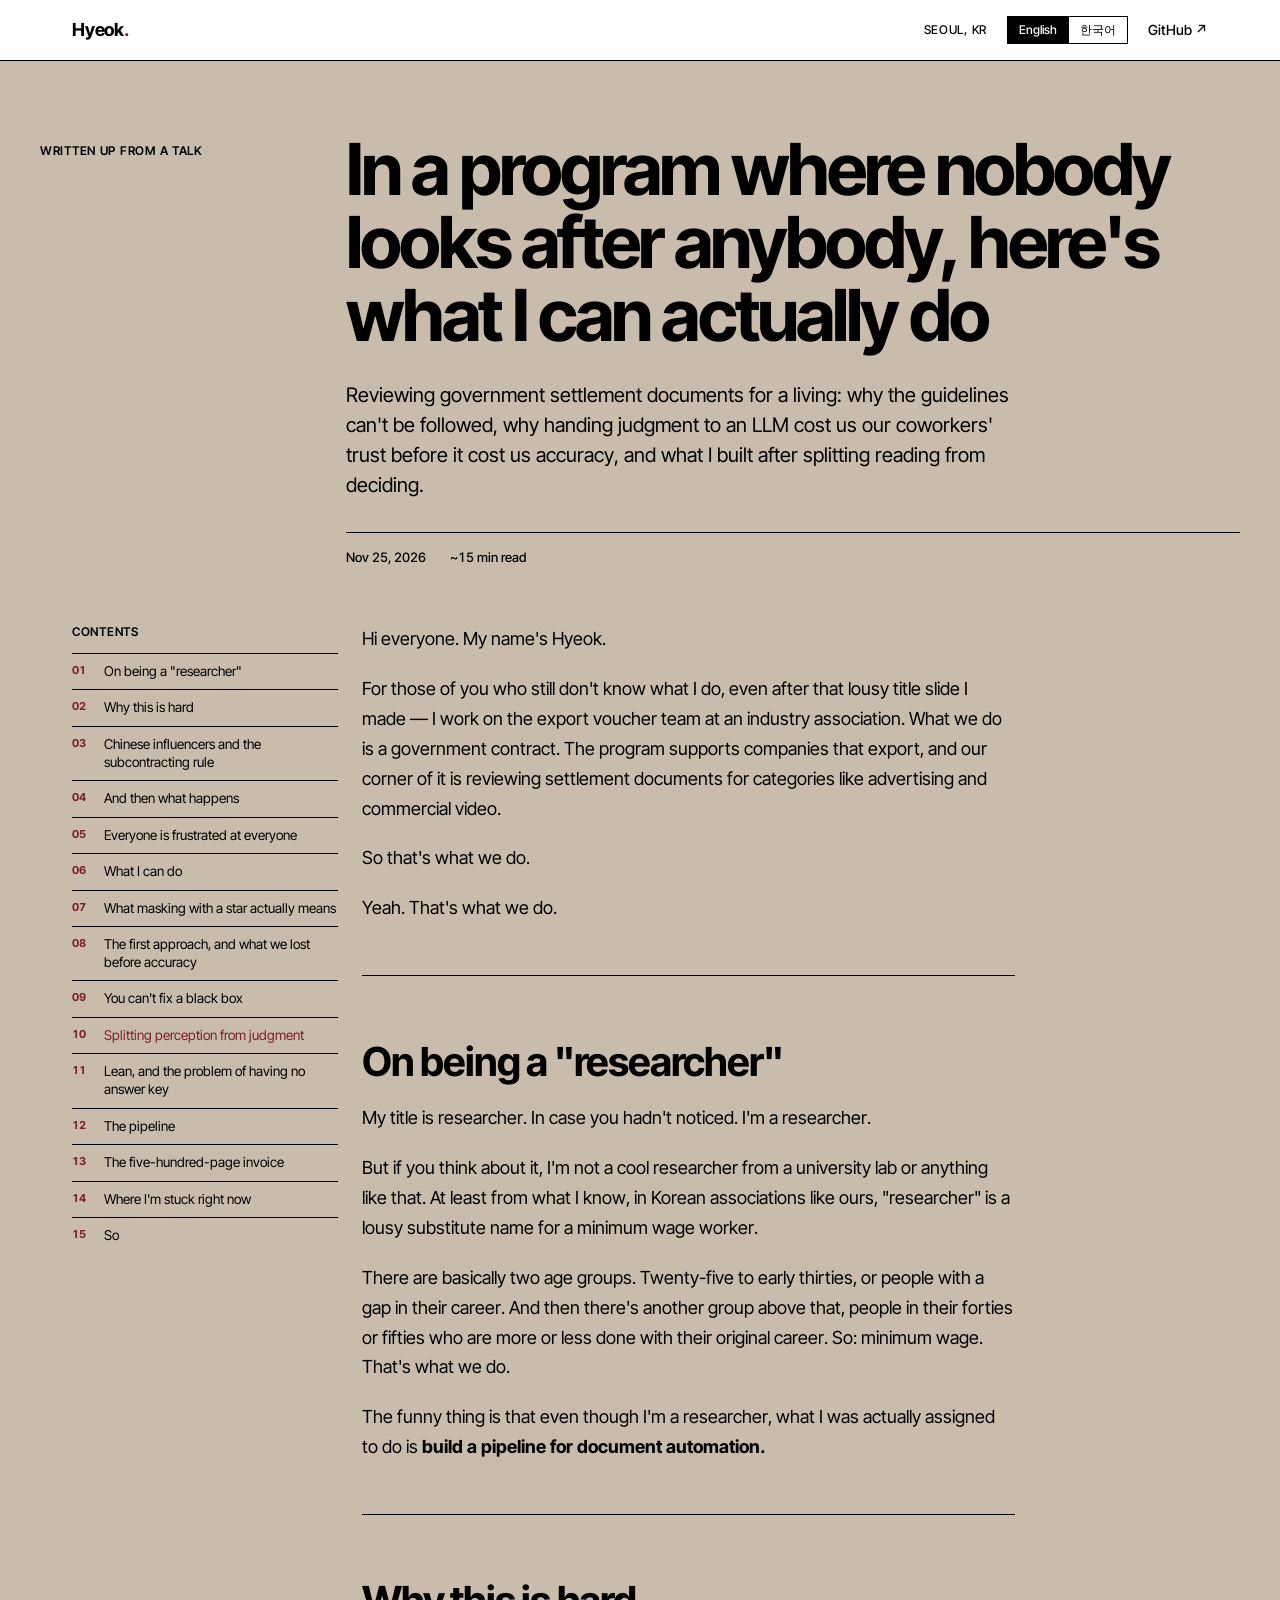
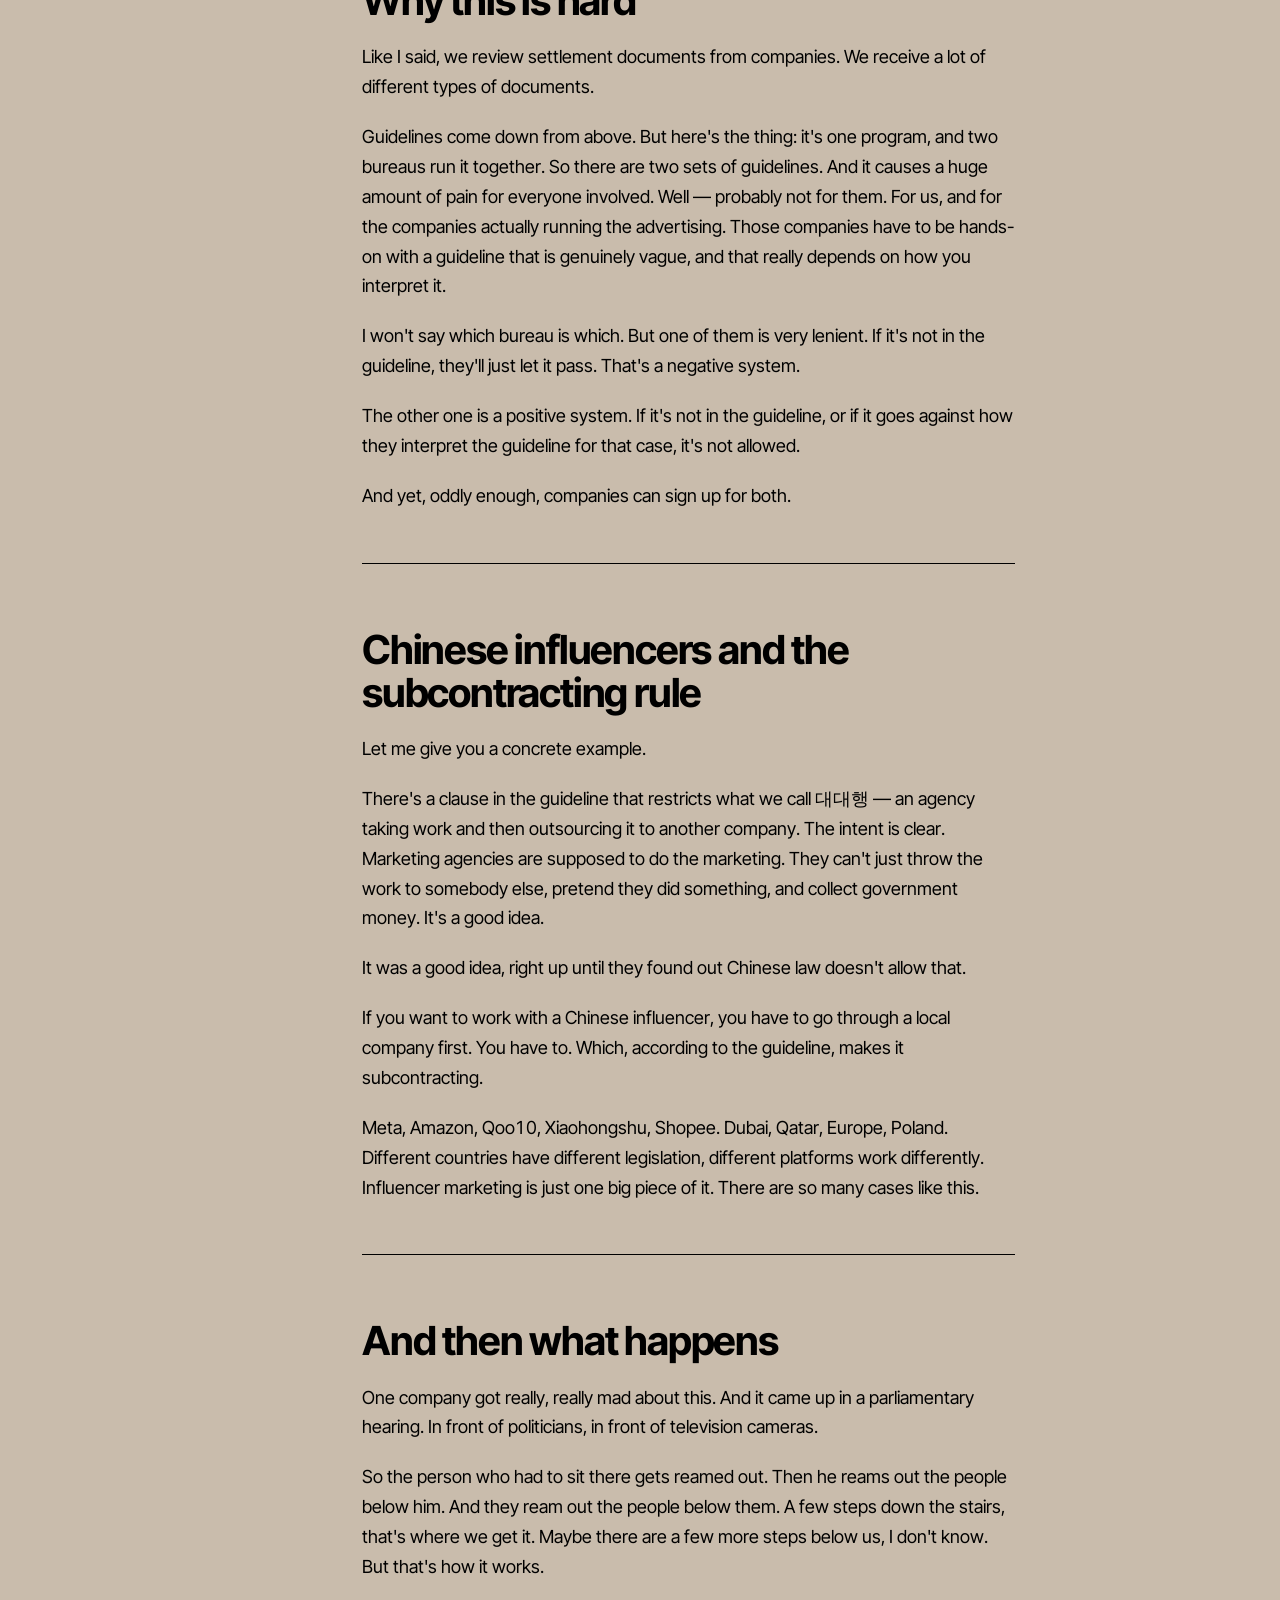
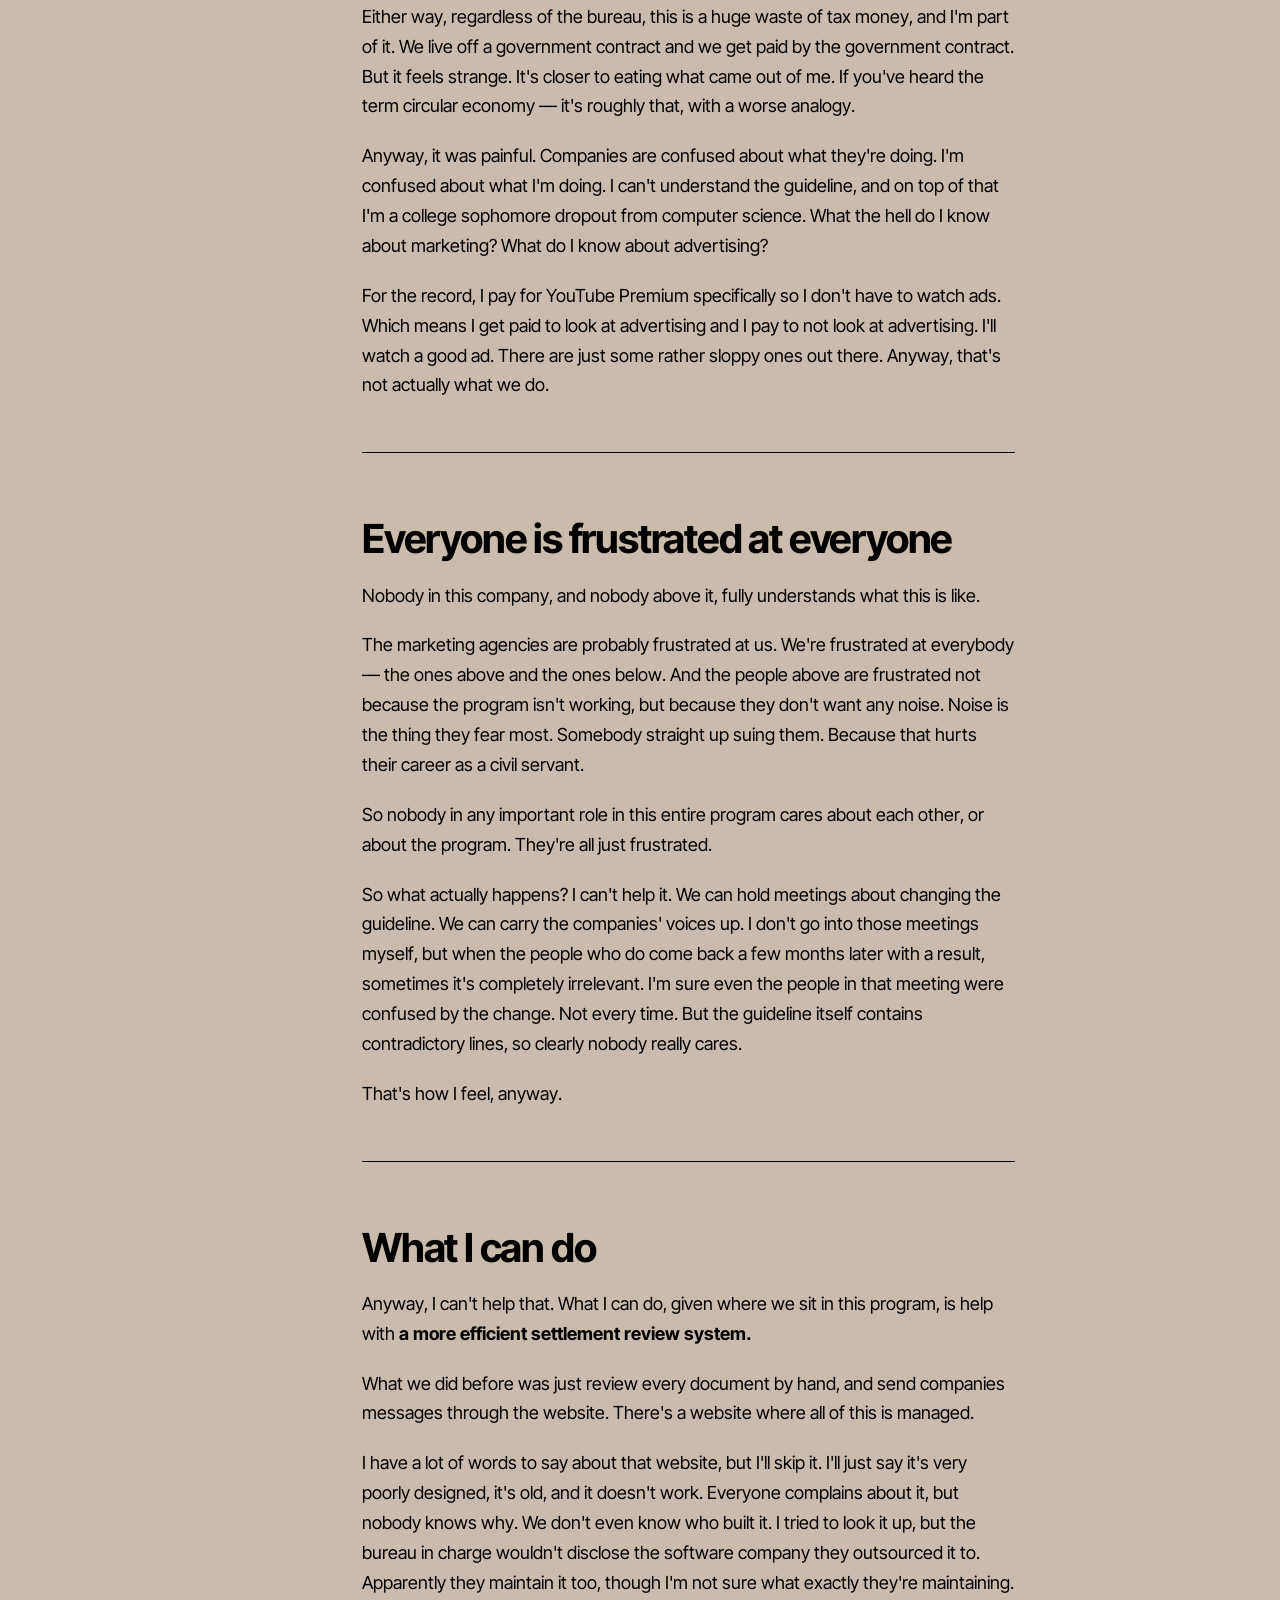
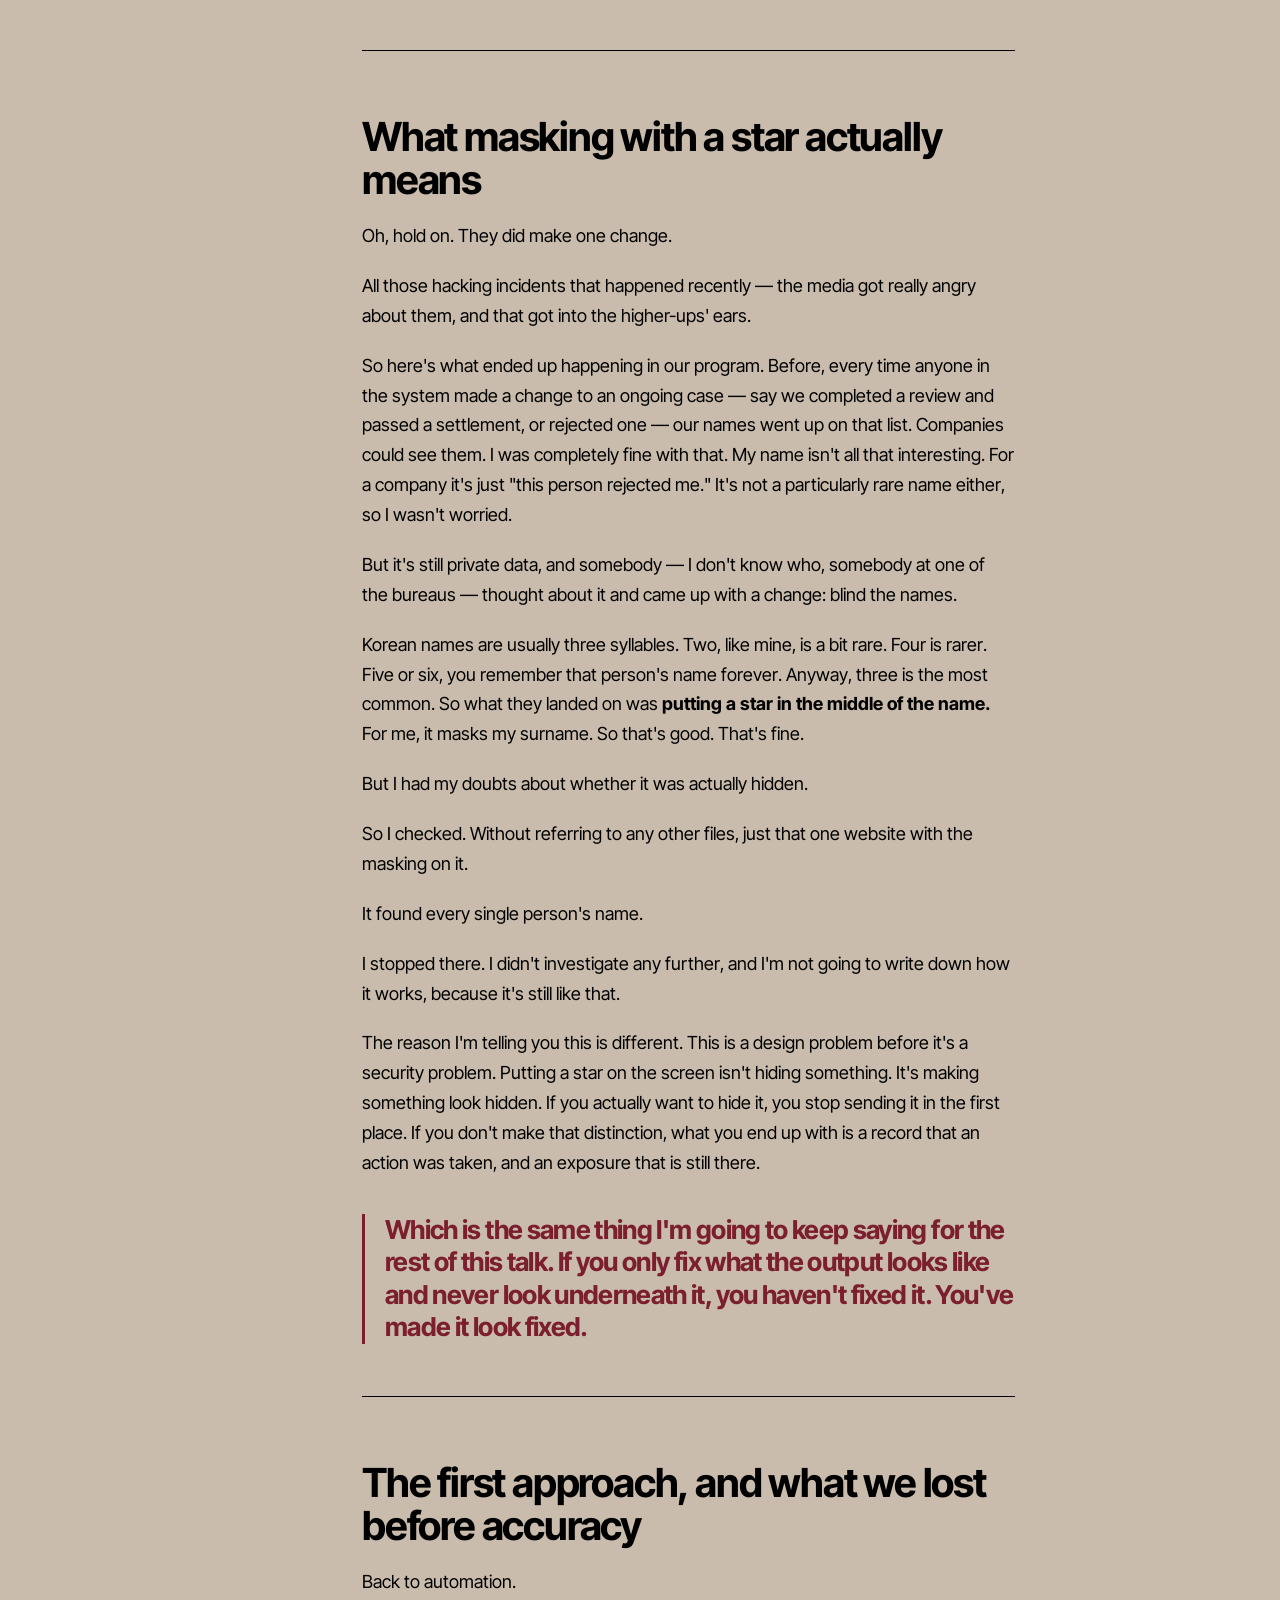
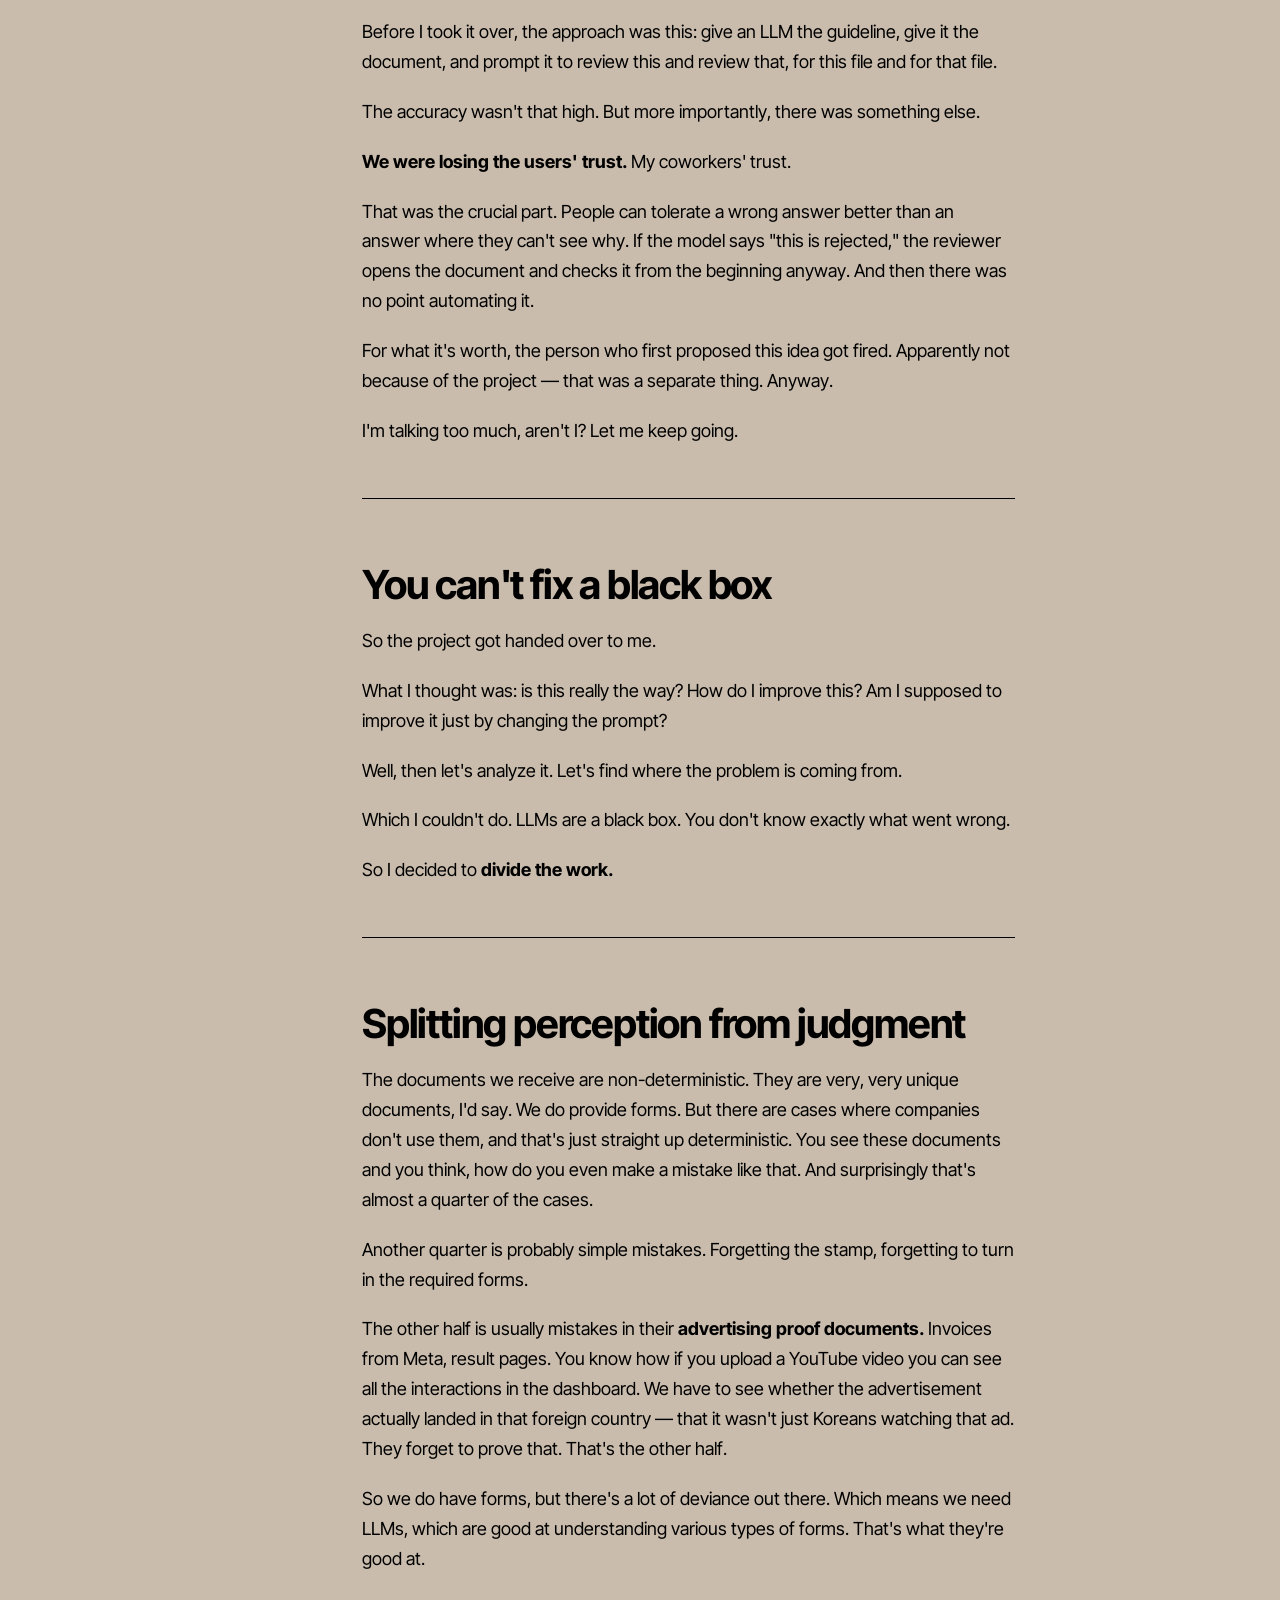
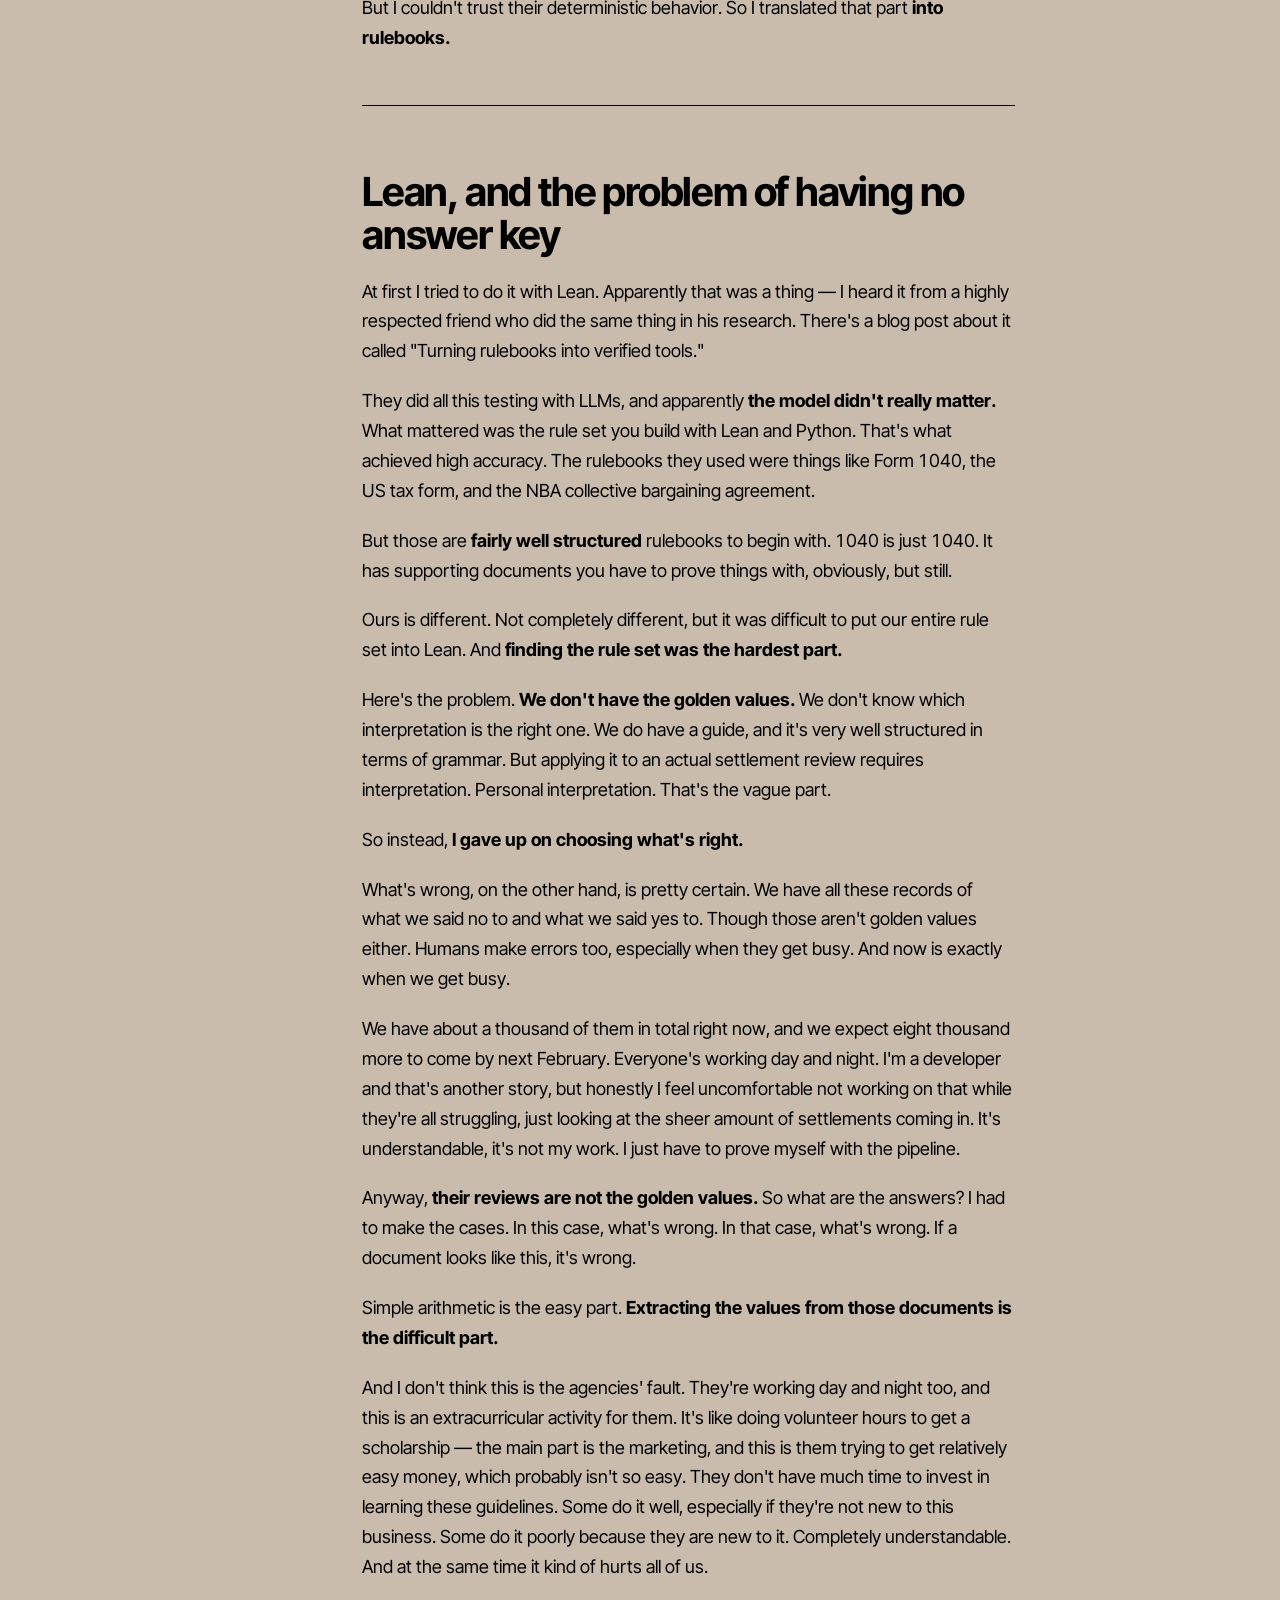
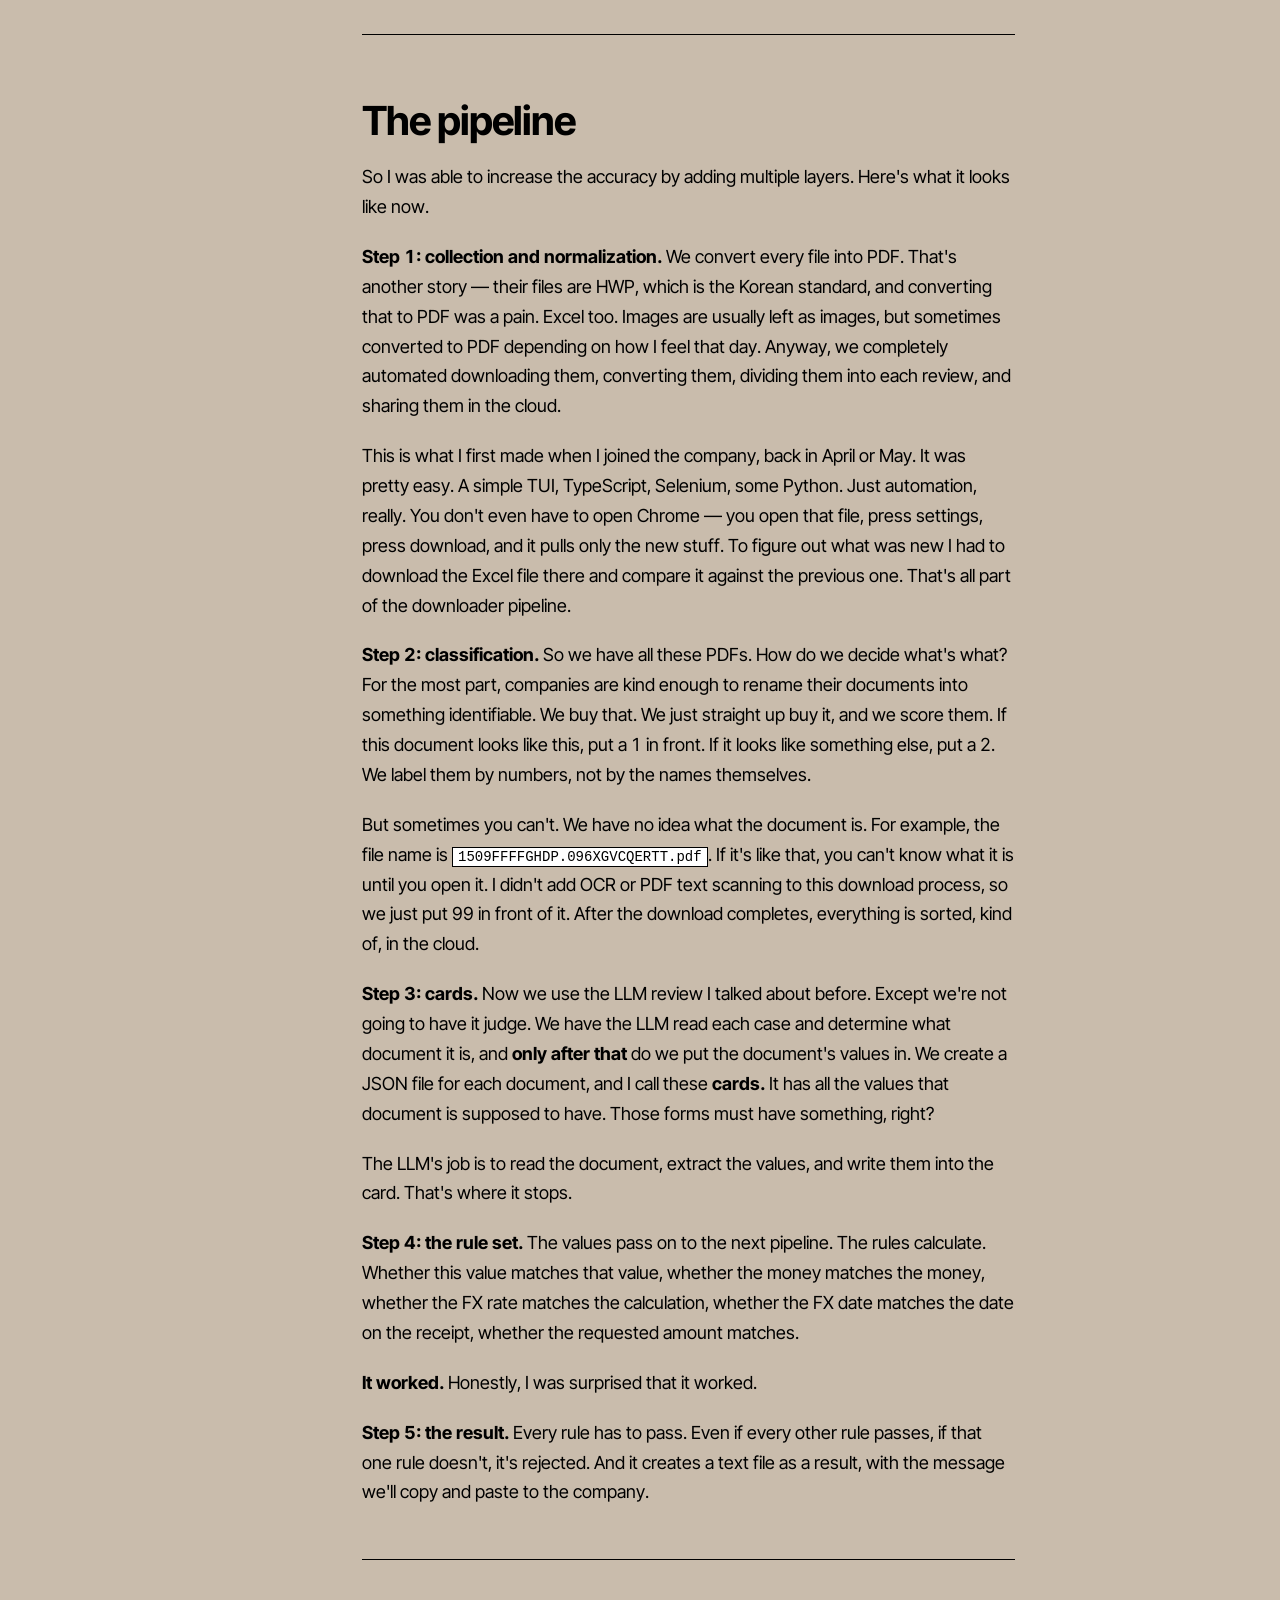
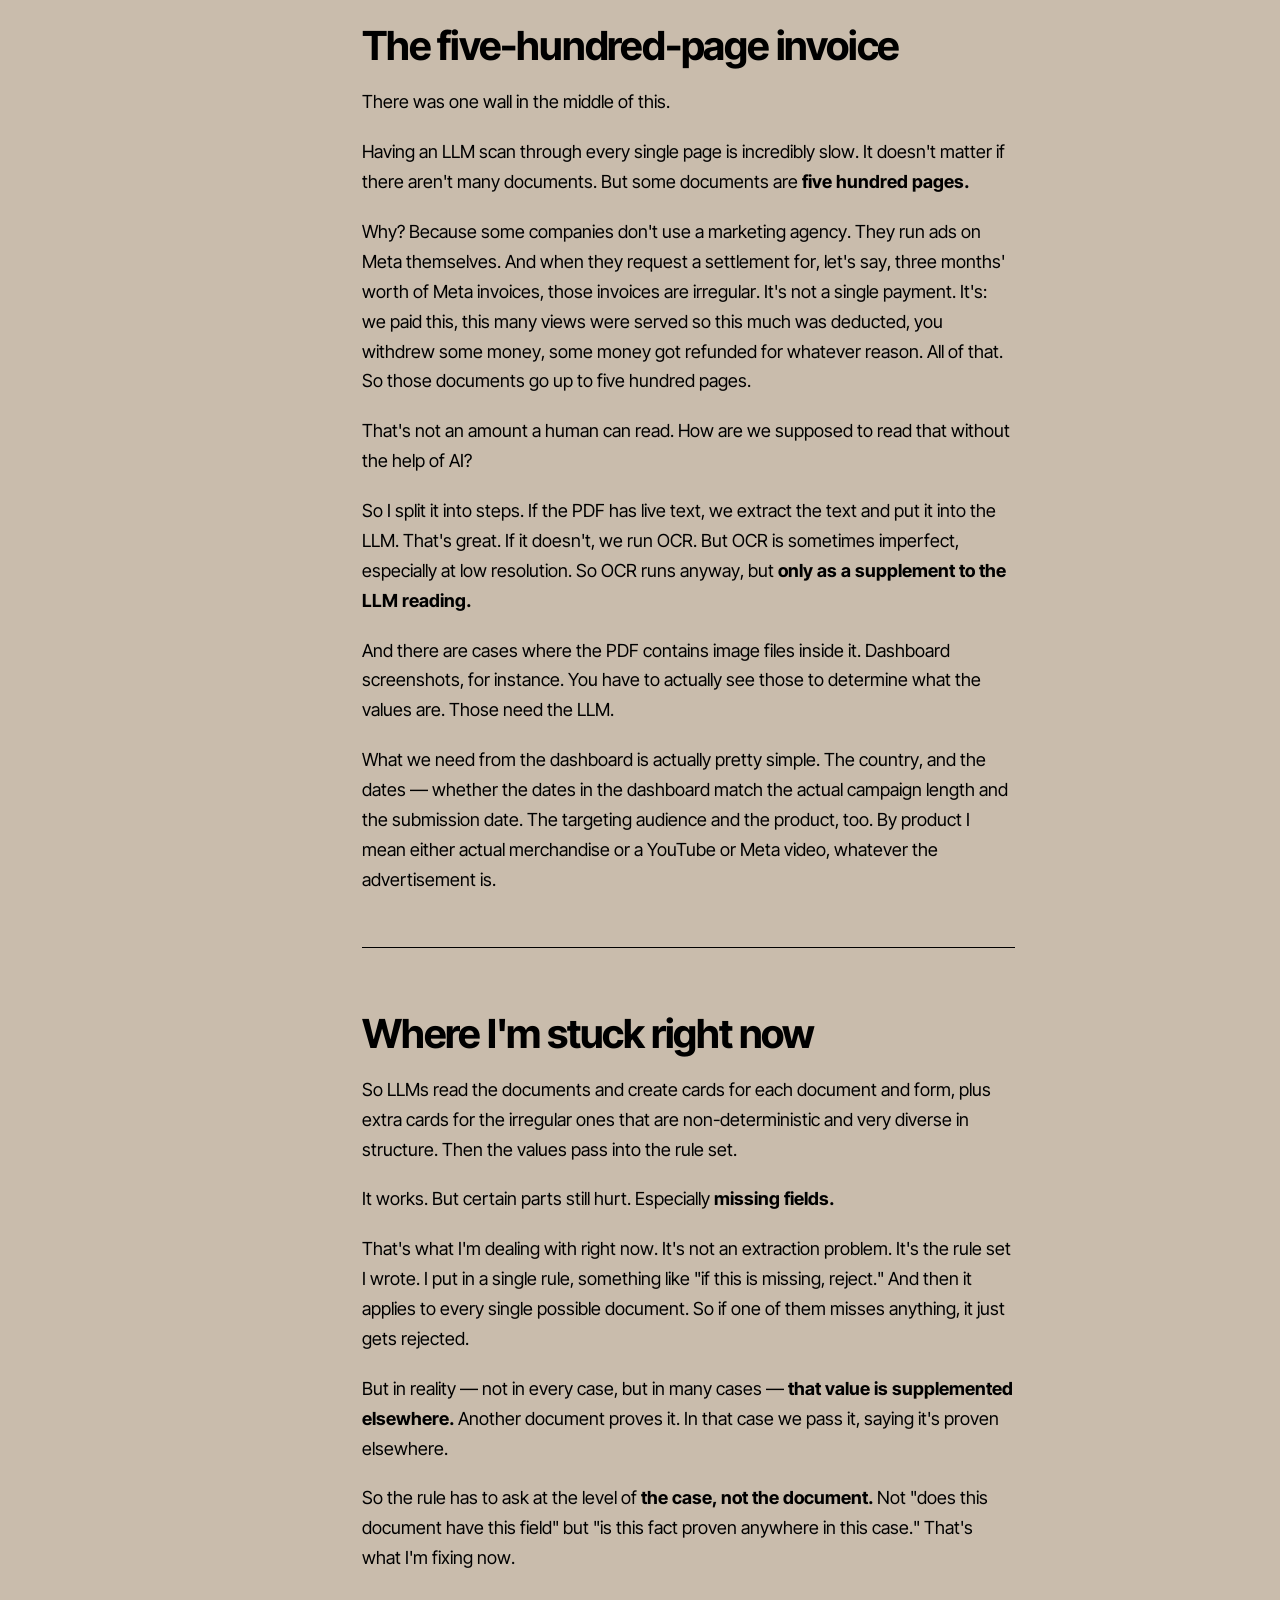
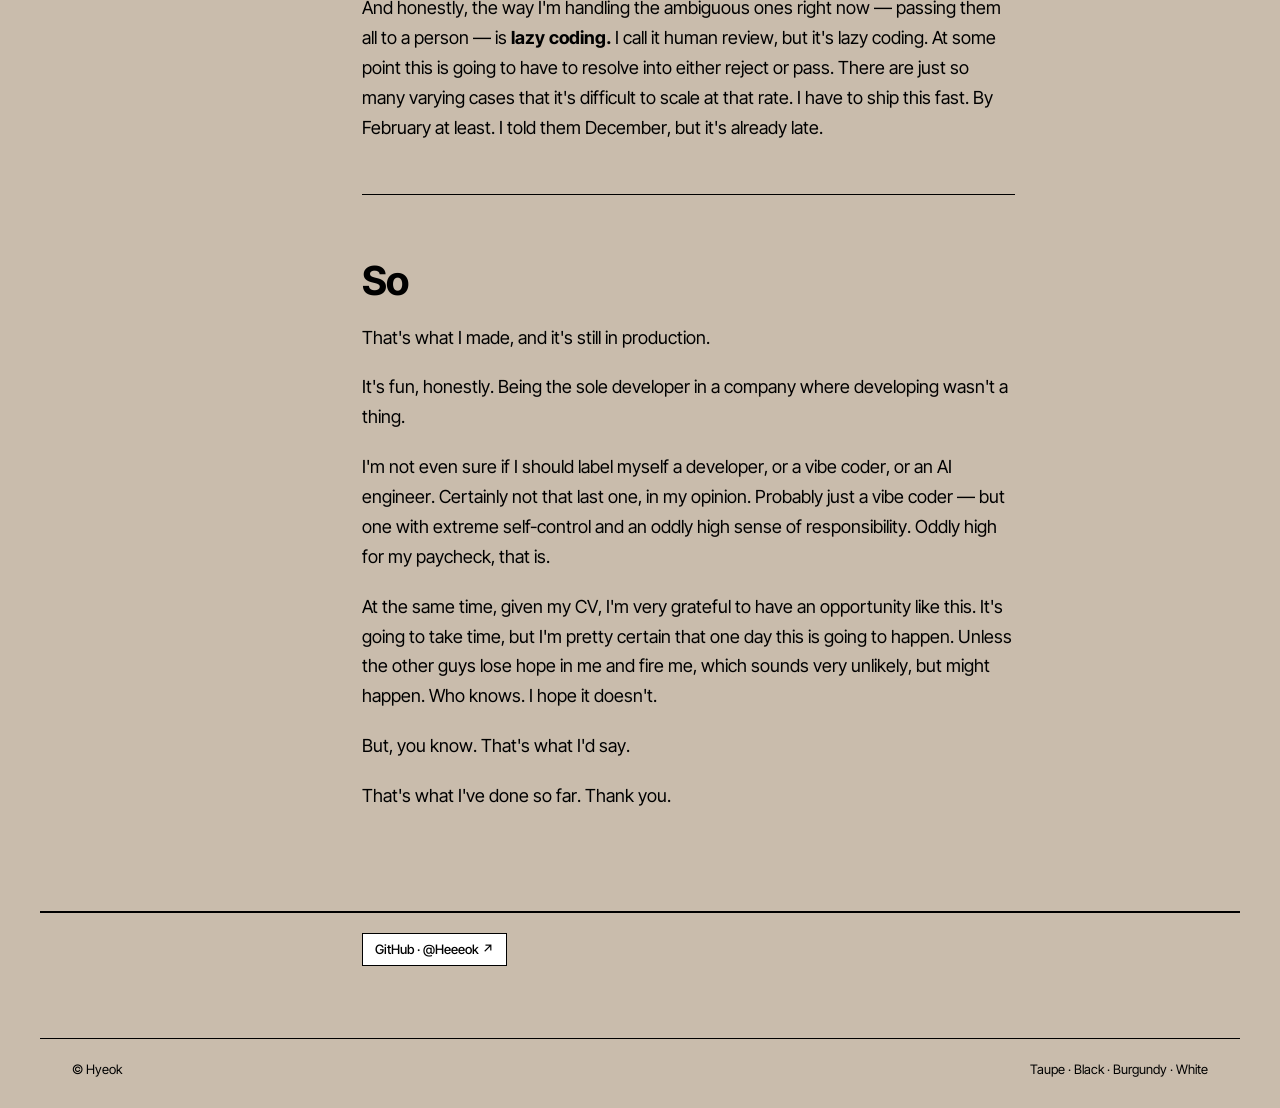
==== index.html @ 36495a3e "Personal site A single article in English and Korean, served from a static page with its own content" ====
<!doctype html>
<html lang="en">
<head>
<meta charset="utf-8">
<meta name="viewport" content="width=device-width, initial-scale=1">
<title>In a program where nobody looks after anybody, here&#x27;s what I can actually do — Hyeok</title>
<meta name="description" content="Reviewing government settlement documents for a living: why the guidelines can&#x27;t be followed, why handing judgment to an LLM cost us our coworkers&#x27; trust before it cost us accuracy, and what I built after splitting reading from deciding.">
<!-- Keep this page out of search results. Crawling stays allowed on purpose:
     a blocked crawler never reads this tag, and the URL gets listed anyway. -->
<meta name="robots" content="noindex, nofollow, noarchive, nosnippet">
<meta name="googlebot" content="noindex, nofollow, noarchive, nosnippet">
<link rel="alternate" hreflang="ko" href="ko/">
<link rel="preconnect" href="https://fonts.googleapis.com">
<link rel="preconnect" href="https://fonts.gstatic.com" crossorigin>
<link href="https://fonts.googleapis.com/css2?family=Inter+Tight:ital,wght@0,400;0,500;0,600;0,700;1,400&display=swap" rel="stylesheet">
<style>
:root{
  --bg:#c9bcac;        /* warm taupe */
  --bg-2:#bfb1a0;
  --ink:#000;          /* all text */
  --wine:#7b1e2e;      /* burgundy accent */
  --white:#fff;        /* header, buttons */
  --rule:#000;
  --font:"Inter Tight","Noto Sans KR","Helvetica Neue",Helvetica,Arial,sans-serif;
  color-scheme:light;
}
html[lang="ko"] body{word-break:keep-all}
*{box-sizing:border-box}
html{scroll-behavior:smooth}
body{margin:0;background:var(--bg);color:var(--ink);font:400 17px/1.6 var(--font);font-feature-settings:"tnum" 1;-webkit-font-smoothing:antialiased}
a{color:inherit;text-decoration:underline;text-decoration-thickness:1px;text-underline-offset:3px}
a:hover{color:var(--wine)}
::selection{background:var(--wine);color:var(--white)}
.wrap{max-width:1200px;margin:0 auto;padding:0 32px}
.grid{display:grid;grid-template-columns:repeat(12,1fr);column-gap:24px}
.skip{position:absolute;left:-999px;top:8px;background:var(--white);padding:8px 12px;z-index:99}
.skip:focus{left:8px}
.label{font:600 12px/1.4 var(--font);letter-spacing:.06em;text-transform:uppercase}

.chip{background:var(--white);color:var(--ink);border:1px solid var(--ink);font:500 13px/1 var(--font);
  text-decoration:none;display:inline-flex;align-items:center;gap:6px;padding:9px 12px;white-space:nowrap}
.chip:hover{background:var(--ink);color:var(--white)}

/* header */
header.top{position:sticky;top:0;z-index:20;background:var(--white);border-bottom:1px solid var(--rule)}
.top .wrap{display:flex;align-items:center;gap:20px;height:60px}
.brand{font:700 18px/1 var(--font);letter-spacing:-.01em;text-decoration:none;margin-right:auto}
.brand span{color:var(--wine)}
.top .where{font:500 12px/1.4 var(--font);letter-spacing:.06em;text-transform:uppercase}
.top a.gh{font-size:14px;font-weight:500;text-decoration:none}
.top a.gh:hover{color:var(--wine)}
.lang{display:flex;border:1px solid var(--ink)}
.lang a{padding:7px 11px;text-decoration:none;font:500 12px/1 var(--font);white-space:nowrap}
.lang a+a{border-left:1px solid var(--ink)}
.lang a:hover{background:var(--bg-2);color:var(--ink)}
.lang a[aria-current="page"]{background:var(--ink);color:var(--white)}

/* article head */
.art-head{padding:72px 0 0}
.art-head .kicker{grid-column:1 / span 3;padding-top:10px}
.art-head h1{grid-column:4 / span 9;font:700 clamp(40px,5.6vw,80px)/1.02 var(--font);letter-spacing:-.04em;margin:0;max-width:18ch}
.art-head .dek{grid-column:4 / span 7;margin:28px 0 0;font-size:20px;line-height:1.5}
.art-meta{grid-column:4 / span 9;display:flex;flex-wrap:wrap;gap:8px 24px;margin:32px 0 0;padding-top:14px;border-top:1px solid var(--rule);font-size:13px;font-weight:500}

/* article body + contents */
.art-body{grid-column:4 / span 7;padding:56px 0 0}
.art-toc{grid-column:1 / span 3;padding:56px 0 0;position:sticky;top:76px;align-self:start}
.art-toc .label{margin-bottom:12px}
.art-toc ol{list-style:none;margin:0;padding:0;counter-reset:t}
.art-toc li{counter-increment:t;border-top:1px solid var(--rule)}
.art-toc a{display:grid;grid-template-columns:26px 1fr;gap:6px;padding:9px 0;text-decoration:none;font-size:13.5px;line-height:1.3}
.art-toc a::before{content:counter(t,decimal-leading-zero);font-weight:700;font-size:11px;color:var(--wine)}
.art-toc a:hover,.art-toc a[aria-current="true"]{color:var(--wine)}
.art-body h2{font:700 clamp(28px,3.2vw,40px)/1.08 var(--font);letter-spacing:-.03em;margin:64px 0 20px;scroll-margin-top:80px}
.art-body h2:first-child{margin-top:0}
.art-body p{margin:0 0 20px;font-size:18px;line-height:1.66}
.art-body p strong{font-weight:700}
.art-body code{background:var(--white);border:1px solid var(--ink);padding:1px 5px;font:500 14px/1 ui-monospace,SFMono-Regular,Menlo,monospace;word-break:break-all}
.art-body hr{border:0;border-top:1px solid var(--rule);margin:52px 0}
.art-body .pull{font:700 26px/1.25 var(--font);letter-spacing:-.025em;color:var(--wine);margin:36px 0;padding-left:20px;border-left:3px solid var(--wine)}

/* foot */
.art-foot{padding:80px 0 0}
.art-foot .grid{border-top:2px solid var(--rule);padding-top:20px}
.art-foot .back{grid-column:4 / span 9;display:flex;flex-wrap:wrap;gap:8px}
footer.bottom{padding:72px 0 28px;font-size:13px}
footer.bottom .wrap{display:flex;justify-content:space-between;gap:20px;flex-wrap:wrap;border-top:1px solid var(--rule);padding-top:20px}

@media (max-width:960px){
  .art-head h1,.art-head .dek,.art-meta,.art-body,.art-foot .back{grid-column:1 / -1}
  .art-head .kicker{grid-column:1 / -1;margin-bottom:14px}
  .art-toc{display:none}
}
@media (max-width:720px){
  body{font-size:16px}
  .wrap{padding:0 16px}
  .grid{column-gap:12px}
  .top .wrap{gap:12px}
  .top .where{display:none}
  .art-head{padding-top:40px}
  .art-head .dek{font-size:18px}
  .art-body{padding-top:40px}
  .art-body p{font-size:17px}
  .art-body .pull{font-size:21px;padding-left:14px}
  .art-foot{padding-top:56px}
}
</style>
</head>
<body>
<a class="skip" href="#main">Skip to content</a>

<header class="top">
  <div class="wrap">
    <a class="brand" href="/">Hyeok<span>.</span></a>
    <span class="where">Seoul, KR</span>
    <div class="lang" aria-label="Language"><a href="/" aria-current="page">English</a><a href="ko/">한국어</a></div>
    <a class="gh" href="https://github.com/Heeeok">GitHub ↗</a>
  </div>
</header>

<main id="main">
  <article>
    <div class="wrap grid art-head">
      <div class="kicker label">Written up from a talk</div>
      <h1>In a program where nobody looks after anybody, here's what I can actually do</h1>
      <p class="dek">Reviewing government settlement documents for a living: why the guidelines can't be followed, why handing judgment to an LLM cost us our coworkers' trust before it cost us accuracy, and what I built after splitting reading from deciding.</p>
      <div class="art-meta">
        <span>Nov 25, 2026</span><span>~15 min read</span>
      </div>
    </div>

    <div class="wrap grid">
      <nav class="art-toc" aria-label="Contents">
        <div class="label">Contents</div>
        <ol id="toc">
          <li><a href="#on-being-a-researcher">On being a "researcher"</a></li>
          <li><a href="#why-this-is-hard">Why this is hard</a></li>
          <li><a href="#chinese-influencers-and-the-subcontracting-rule">Chinese influencers and the subcontracting rule</a></li>
          <li><a href="#and-then-what-happens">And then what happens</a></li>
          <li><a href="#everyone-is-frustrated-at-everyone">Everyone is frustrated at everyone</a></li>
          <li><a href="#what-i-can-do">What I can do</a></li>
          <li><a href="#what-masking-with-a-star-actually-means">What masking with a star actually means</a></li>
          <li><a href="#the-first-approach-and-what-we-lost-before-accuracy">The first approach, and what we lost before accuracy</a></li>
          <li><a href="#you-can-t-fix-a-black-box">You can't fix a black box</a></li>
          <li><a href="#splitting-perception-from-judgment">Splitting perception from judgment</a></li>
          <li><a href="#lean-and-the-problem-of-having-no-answer-key">Lean, and the problem of having no answer key</a></li>
          <li><a href="#the-pipeline">The pipeline</a></li>
          <li><a href="#the-five-hundred-page-invoice">The five-hundred-page invoice</a></li>
          <li><a href="#where-i-m-stuck-right-now">Where I'm stuck right now</a></li>
          <li><a href="#so">So</a></li>
        </ol>
      </nav>
      <div class="art-body">
        <p>Hi everyone. My name's Hyeok.</p>
        <p>For those of you who still don't know what I do, even after that lousy title slide I made — I work on the export voucher team at an industry association. What we do is a government contract. The program supports companies that export, and our corner of it is reviewing settlement documents for categories like advertising and commercial video.</p>
        <p>So that's what we do.</p>
        <p>Yeah. That's what we do.</p>
        <hr>
        <h2 id="on-being-a-researcher">On being a "researcher"</h2>
        <p>My title is researcher. In case you hadn't noticed. I'm a researcher.</p>
        <p>But if you think about it, I'm not a cool researcher from a university lab or anything like that. At least from what I know, in Korean associations like ours, "researcher" is a lousy substitute name for a minimum wage worker.</p>
        <p>There are basically two age groups. Twenty-five to early thirties, or people with a gap in their career. And then there's another group above that, people in their forties or fifties who are more or less done with their original career. So: minimum wage. That's what we do.</p>
        <p>The funny thing is that even though I'm a researcher, what I was actually assigned to do is <strong>build a pipeline for document automation.</strong></p>
        <hr>
        <h2 id="why-this-is-hard">Why this is hard</h2>
        <p>Like I said, we review settlement documents from companies. We receive a lot of different types of documents.</p>
        <p>Guidelines come down from above. But here's the thing: it's one program, and two bureaus run it together. So there are two sets of guidelines. And it causes a huge amount of pain for everyone involved. Well — probably not for them. For us, and for the companies actually running the advertising. Those companies have to be hands-on with a guideline that is genuinely vague, and that really depends on how you interpret it.</p>
        <p>I won't say which bureau is which. But one of them is very lenient. If it's not in the guideline, they'll just let it pass. That's a negative system.</p>
        <p>The other one is a positive system. If it's not in the guideline, or if it goes against how they interpret the guideline for that case, it's not allowed.</p>
        <p>And yet, oddly enough, companies can sign up for both.</p>
        <hr>
        <h2 id="chinese-influencers-and-the-subcontracting-rule">Chinese influencers and the subcontracting rule</h2>
        <p>Let me give you a concrete example.</p>
        <p>There's a clause in the guideline that restricts what we call 대대행 — an agency taking work and then outsourcing it to another company. The intent is clear. Marketing agencies are supposed to do the marketing. They can't just throw the work to somebody else, pretend they did something, and collect government money. It's a good idea.</p>
        <p>It was a good idea, right up until they found out Chinese law doesn't allow that.</p>
        <p>If you want to work with a Chinese influencer, you have to go through a local company first. You have to. Which, according to the guideline, makes it subcontracting.</p>
        <p>Meta, Amazon, Qoo10, Xiaohongshu, Shopee. Dubai, Qatar, Europe, Poland. Different countries have different legislation, different platforms work differently. Influencer marketing is just one big piece of it. There are so many cases like this.</p>
        <hr>
        <h2 id="and-then-what-happens">And then what happens</h2>
        <p>One company got really, really mad about this. And it came up in a parliamentary hearing. In front of politicians, in front of television cameras.</p>
        <p>So the person who had to sit there gets reamed out. Then he reams out the people below him. And they ream out the people below them. A few steps down the stairs, that's where we get it. Maybe there are a few more steps below us, I don't know. But that's how it works.</p>
        <p>Either way, regardless of the bureau, this is a huge waste of tax money, and I'm part of it. We live off a government contract and we get paid by the government contract. But it feels strange. It's closer to eating what came out of me. If you've heard the term circular economy — it's roughly that, with a worse analogy.</p>
        <p>Anyway, it was painful. Companies are confused about what they're doing. I'm confused about what I'm doing. I can't understand the guideline, and on top of that I'm a college sophomore dropout from computer science. What the hell do I know about marketing? What do I know about advertising?</p>
        <p>For the record, I pay for YouTube Premium specifically so I don't have to watch ads. Which means I get paid to look at advertising and I pay to not look at advertising. I'll watch a good ad. There are just some rather sloppy ones out there. Anyway, that's not actually what we do.</p>
        <hr>
        <h2 id="everyone-is-frustrated-at-everyone">Everyone is frustrated at everyone</h2>
        <p>Nobody in this company, and nobody above it, fully understands what this is like.</p>
        <p>The marketing agencies are probably frustrated at us. We're frustrated at everybody — the ones above and the ones below. And the people above are frustrated not because the program isn't working, but because they don't want any noise. Noise is the thing they fear most. Somebody straight up suing them. Because that hurts their career as a civil servant.</p>
        <p>So nobody in any important role in this entire program cares about each other, or about the program. They're all just frustrated.</p>
        <p>So what actually happens? I can't help it. We can hold meetings about changing the guideline. We can carry the companies' voices up. I don't go into those meetings myself, but when the people who do come back a few months later with a result, sometimes it's completely irrelevant. I'm sure even the people in that meeting were confused by the change. Not every time. But the guideline itself contains contradictory lines, so clearly nobody really cares.</p>
        <p>That's how I feel, anyway.</p>
        <hr>
        <h2 id="what-i-can-do">What I can do</h2>
        <p>Anyway, I can't help that. What I can do, given where we sit in this program, is help with <strong>a more efficient settlement review system.</strong></p>
        <p>What we did before was just review every document by hand, and send companies messages through the website. There's a website where all of this is managed.</p>
        <p>I have a lot of words to say about that website, but I'll skip it. I'll just say it's very poorly designed, it's old, and it doesn't work. Everyone complains about it, but nobody knows why. We don't even know who built it. I tried to look it up, but the bureau in charge wouldn't disclose the software company they outsourced it to. Apparently they maintain it too, though I'm not sure what exactly they're maintaining.</p>
        <hr>
        <h2 id="what-masking-with-a-star-actually-means">What masking with a star actually means</h2>
        <p>Oh, hold on. They did make one change.</p>
        <p>All those hacking incidents that happened recently — the media got really angry about them, and that got into the higher-ups' ears.</p>
        <p>So here's what ended up happening in our program. Before, every time anyone in the system made a change to an ongoing case — say we completed a review and passed a settlement, or rejected one — our names went up on that list. Companies could see them. I was completely fine with that. My name isn't all that interesting. For a company it's just "this person rejected me." It's not a particularly rare name either, so I wasn't worried.</p>
        <p>But it's still private data, and somebody — I don't know who, somebody at one of the bureaus — thought about it and came up with a change: blind the names.</p>
        <p>Korean names are usually three syllables. Two, like mine, is a bit rare. Four is rarer. Five or six, you remember that person's name forever. Anyway, three is the most common. So what they landed on was <strong>putting a star in the middle of the name.</strong> For me, it masks my surname. So that's good. That's fine.</p>
        <p>But I had my doubts about whether it was actually hidden.</p>
        <p>So I checked. Without referring to any other files, just that one website with the masking on it.</p>
        <p>It found every single person's name.</p>
        <p>I stopped there. I didn't investigate any further, and I'm not going to write down how it works, because it's still like that.</p>
        <p>The reason I'm telling you this is different. This is a design problem before it's a security problem. Putting a star on the screen isn't hiding something. It's making something look hidden. If you actually want to hide it, you stop sending it in the first place. If you don't make that distinction, what you end up with is a record that an action was taken, and an exposure that is still there.</p>
        <p class="pull">Which is the same thing I'm going to keep saying for the rest of this talk. <strong>If you only fix what the output looks like and never look underneath it, you haven't fixed it. You've made it look fixed.</strong></p>
        <hr>
        <h2 id="the-first-approach-and-what-we-lost-before-accuracy">The first approach, and what we lost before accuracy</h2>
        <p>Back to automation.</p>
        <p>Before I took it over, the approach was this: give an LLM the guideline, give it the document, and prompt it to review this and review that, for this file and for that file.</p>
        <p>The accuracy wasn't that high. But more importantly, there was something else.</p>
        <p><strong>We were losing the users' trust.</strong> My coworkers' trust.</p>
        <p>That was the crucial part. People can tolerate a wrong answer better than an answer where they can't see why. If the model says "this is rejected," the reviewer opens the document and checks it from the beginning anyway. And then there was no point automating it.</p>
        <p>For what it's worth, the person who first proposed this idea got fired. Apparently not because of the project — that was a separate thing. Anyway.</p>
        <p>I'm talking too much, aren't I? Let me keep going.</p>
        <hr>
        <h2 id="you-can-t-fix-a-black-box">You can't fix a black box</h2>
        <p>So the project got handed over to me.</p>
        <p>What I thought was: is this really the way? How do I improve this? Am I supposed to improve it just by changing the prompt?</p>
        <p>Well, then let's analyze it. Let's find where the problem is coming from.</p>
        <p>Which I couldn't do. LLMs are a black box. You don't know exactly what went wrong.</p>
        <p>So I decided to <strong>divide the work.</strong></p>
        <hr>
        <h2 id="splitting-perception-from-judgment">Splitting perception from judgment</h2>
        <p>The documents we receive are non-deterministic. They are very, very unique documents, I'd say. We do provide forms. But there are cases where companies don't use them, and that's just straight up deterministic. You see these documents and you think, how do you even make a mistake like that. And surprisingly that's almost a quarter of the cases.</p>
        <p>Another quarter is probably simple mistakes. Forgetting the stamp, forgetting to turn in the required forms.</p>
        <p>The other half is usually mistakes in their <strong>advertising proof documents.</strong> Invoices from Meta, result pages. You know how if you upload a YouTube video you can see all the interactions in the dashboard. We have to see whether the advertisement actually landed in that foreign country — that it wasn't just Koreans watching that ad. They forget to prove that. That's the other half.</p>
        <p>So we do have forms, but there's a lot of deviance out there. Which means we need LLMs, which are good at understanding various types of forms. That's what they're good at.</p>
        <p>But I couldn't trust their deterministic behavior. So I translated that part <strong>into rulebooks.</strong></p>
        <hr>
        <h2 id="lean-and-the-problem-of-having-no-answer-key">Lean, and the problem of having no answer key</h2>
        <p>At first I tried to do it with Lean. Apparently that was a thing — I heard it from a highly respected friend who did the same thing in his research. There's a blog post about it called "Turning rulebooks into verified tools."</p>
        <p>They did all this testing with LLMs, and apparently <strong>the model didn't really matter.</strong> What mattered was the rule set you build with Lean and Python. That's what achieved high accuracy. The rulebooks they used were things like Form 1040, the US tax form, and the NBA collective bargaining agreement.</p>
        <p>But those are <strong>fairly well structured</strong> rulebooks to begin with. 1040 is just 1040. It has supporting documents you have to prove things with, obviously, but still.</p>
        <p>Ours is different. Not completely different, but it was difficult to put our entire rule set into Lean. And <strong>finding the rule set was the hardest part.</strong></p>
        <p>Here's the problem. <strong>We don't have the golden values.</strong> We don't know which interpretation is the right one. We do have a guide, and it's very well structured in terms of grammar. But applying it to an actual settlement review requires interpretation. Personal interpretation. That's the vague part.</p>
        <p>So instead, <strong>I gave up on choosing what's right.</strong></p>
        <p>What's wrong, on the other hand, is pretty certain. We have all these records of what we said no to and what we said yes to. Though those aren't golden values either. Humans make errors too, especially when they get busy. And now is exactly when we get busy.</p>
        <p>We have about a thousand of them in total right now, and we expect eight thousand more to come by next February. Everyone's working day and night. I'm a developer and that's another story, but honestly I feel uncomfortable not working on that while they're all struggling, just looking at the sheer amount of settlements coming in. It's understandable, it's not my work. I just have to prove myself with the pipeline.</p>
        <p>Anyway, <strong>their reviews are not the golden values.</strong> So what are the answers? I had to make the cases. In this case, what's wrong. In that case, what's wrong. If a document looks like this, it's wrong.</p>
        <p>Simple arithmetic is the easy part. <strong>Extracting the values from those documents is the difficult part.</strong></p>
        <p>And I don't think this is the agencies' fault. They're working day and night too, and this is an extracurricular activity for them. It's like doing volunteer hours to get a scholarship — the main part is the marketing, and this is them trying to get relatively easy money, which probably isn't so easy. They don't have much time to invest in learning these guidelines. Some do it well, especially if they're not new to this business. Some do it poorly because they are new to it. Completely understandable. And at the same time it kind of hurts all of us.</p>
        <hr>
        <h2 id="the-pipeline">The pipeline</h2>
        <p>So I was able to increase the accuracy by adding multiple layers. Here's what it looks like now.</p>
        <p><strong>Step 1: collection and normalization.</strong> We convert every file into PDF. That's another story — their files are HWP, which is the Korean standard, and converting that to PDF was a pain. Excel too. Images are usually left as images, but sometimes converted to PDF depending on how I feel that day. Anyway, we completely automated downloading them, converting them, dividing them into each review, and sharing them in the cloud.</p>
        <p>This is what I first made when I joined the company, back in April or May. It was pretty easy. A simple TUI, TypeScript, Selenium, some Python. Just automation, really. You don't even have to open Chrome — you open that file, press settings, press download, and it pulls only the new stuff. To figure out what was new I had to download the Excel file there and compare it against the previous one. That's all part of the downloader pipeline.</p>
        <p><strong>Step 2: classification.</strong> So we have all these PDFs. How do we decide what's what? For the most part, companies are kind enough to rename their documents into something identifiable. We buy that. We just straight up buy it, and we score them. If this document looks like this, put a 1 in front. If it looks like something else, put a 2. We label them by numbers, not by the names themselves.</p>
        <p>But sometimes you can't. We have no idea what the document is. For example, the file name is <code>1509FFFFGHDP.096XGVCQERTT.pdf</code>. If it's like that, you can't know what it is until you open it. I didn't add OCR or PDF text scanning to this download process, so we just put 99 in front of it. After the download completes, everything is sorted, kind of, in the cloud.</p>
        <p><strong>Step 3: cards.</strong> Now we use the LLM review I talked about before. Except we're not going to have it judge. We have the LLM read each case and determine what document it is, and <strong>only after that</strong> do we put the document's values in. We create a JSON file for each document, and I call these <strong>cards.</strong> It has all the values that document is supposed to have. Those forms must have something, right?</p>
        <p>The LLM's job is to read the document, extract the values, and write them into the card. That's where it stops.</p>
        <p><strong>Step 4: the rule set.</strong> The values pass on to the next pipeline. The rules calculate. Whether this value matches that value, whether the money matches the money, whether the FX rate matches the calculation, whether the FX date matches the date on the receipt, whether the requested amount matches.</p>
        <p><strong>It worked.</strong> Honestly, I was surprised that it worked.</p>
        <p><strong>Step 5: the result.</strong> Every rule has to pass. Even if every other rule passes, if that one rule doesn't, it's rejected. And it creates a text file as a result, with the message we'll copy and paste to the company.</p>
        <hr>
        <h2 id="the-five-hundred-page-invoice">The five-hundred-page invoice</h2>
        <p>There was one wall in the middle of this.</p>
        <p>Having an LLM scan through every single page is incredibly slow. It doesn't matter if there aren't many documents. But some documents are <strong>five hundred pages.</strong></p>
        <p>Why? Because some companies don't use a marketing agency. They run ads on Meta themselves. And when they request a settlement for, let's say, three months' worth of Meta invoices, those invoices are irregular. It's not a single payment. It's: we paid this, this many views were served so this much was deducted, you withdrew some money, some money got refunded for whatever reason. All of that. So those documents go up to five hundred pages.</p>
        <p>That's not an amount a human can read. How are we supposed to read that without the help of AI?</p>
        <p>So I split it into steps. If the PDF has live text, we extract the text and put it into the LLM. That's great. If it doesn't, we run OCR. But OCR is sometimes imperfect, especially at low resolution. So OCR runs anyway, but <strong>only as a supplement to the LLM reading.</strong></p>
        <p>And there are cases where the PDF contains image files inside it. Dashboard screenshots, for instance. You have to actually see those to determine what the values are. Those need the LLM.</p>
        <p>What we need from the dashboard is actually pretty simple. The country, and the dates — whether the dates in the dashboard match the actual campaign length and the submission date. The targeting audience and the product, too. By product I mean either actual merchandise or a YouTube or Meta video, whatever the advertisement is.</p>
        <hr>
        <h2 id="where-i-m-stuck-right-now">Where I'm stuck right now</h2>
        <p>So LLMs read the documents and create cards for each document and form, plus extra cards for the irregular ones that are non-deterministic and very diverse in structure. Then the values pass into the rule set.</p>
        <p>It works. But certain parts still hurt. Especially <strong>missing fields.</strong></p>
        <p>That's what I'm dealing with right now. It's not an extraction problem. It's the rule set I wrote. I put in a single rule, something like "if this is missing, reject." And then it applies to every single possible document. So if one of them misses anything, it just gets rejected.</p>
        <p>But in reality — not in every case, but in many cases — <strong>that value is supplemented elsewhere.</strong> Another document proves it. In that case we pass it, saying it's proven elsewhere.</p>
        <p>So the rule has to ask at the level of <strong>the case, not the document.</strong> Not "does this document have this field" but "is this fact proven anywhere in this case." That's what I'm fixing now.</p>
        <p>And honestly, the way I'm handling the ambiguous ones right now — passing them all to a person — is <strong>lazy coding.</strong> I call it human review, but it's lazy coding. At some point this is going to have to resolve into either reject or pass. There are just so many varying cases that it's difficult to scale at that rate. I have to ship this fast. By February at least. I told them December, but it's already late.</p>
        <hr>
        <h2 id="so">So</h2>
        <p>That's what I made, and it's still in production.</p>
        <p>It's fun, honestly. Being the sole developer in a company where developing wasn't a thing.</p>
        <p>I'm not even sure if I should label myself a developer, or a vibe coder, or an AI engineer. Certainly not that last one, in my opinion. Probably just a vibe coder — but one with extreme self-control and an oddly high sense of responsibility. Oddly high for my paycheck, that is.</p>
        <p>At the same time, given my CV, I'm very grateful to have an opportunity like this. It's going to take time, but I'm pretty certain that one day this is going to happen. Unless the other guys lose hope in me and fire me, which sounds very unlikely, but might happen. Who knows. I hope it doesn't.</p>
        <p>But, you know. That's what I'd say.</p>
        <p>That's what I've done so far. Thank you.</p>
      </div>
    </div>
  </article>

  <section class="art-foot">
    <div class="wrap grid">
      <div class="back">
        <a class="chip" href="https://github.com/Heeeok">GitHub · @Heeeok ↗</a>
      </div>
    </div>
  </section>
</main>

<footer class="bottom">
  <div class="wrap">
    <span>© Hyeok</span>
    <span>Taupe · Black · Burgundy · White</span>
  </div>
</footer>

<script>
(() => {
  // highlight the section you're reading in the contents
  const links = [...document.querySelectorAll('#toc a')];
  const io = new IntersectionObserver(es => es.forEach(e => {
    if (e.isIntersecting) links.forEach(a => a.setAttribute('aria-current', a.getAttribute('href') === '#' + e.target.id));
  }), { rootMargin: '-20% 0px -70% 0px' });
  document.querySelectorAll('.art-body h2').forEach(h => io.observe(h));
})();
</script>
</body>
</html>
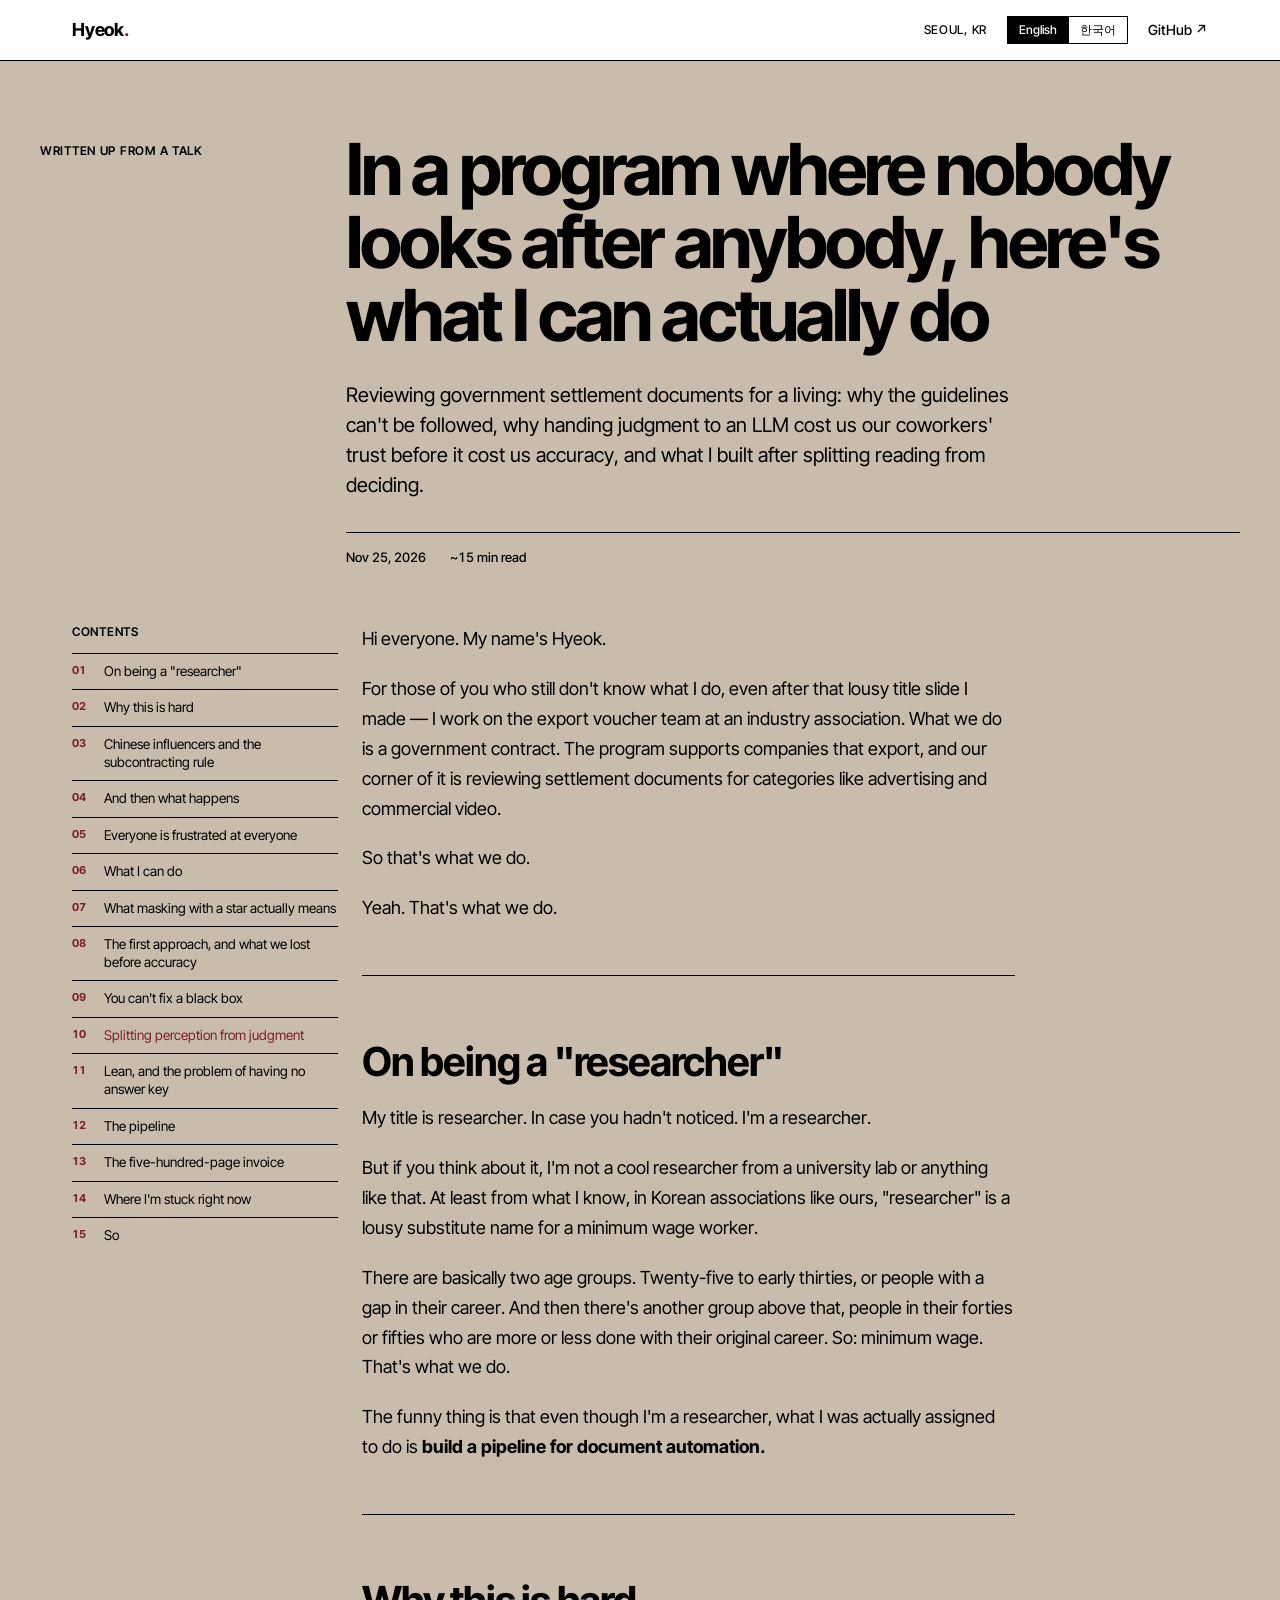
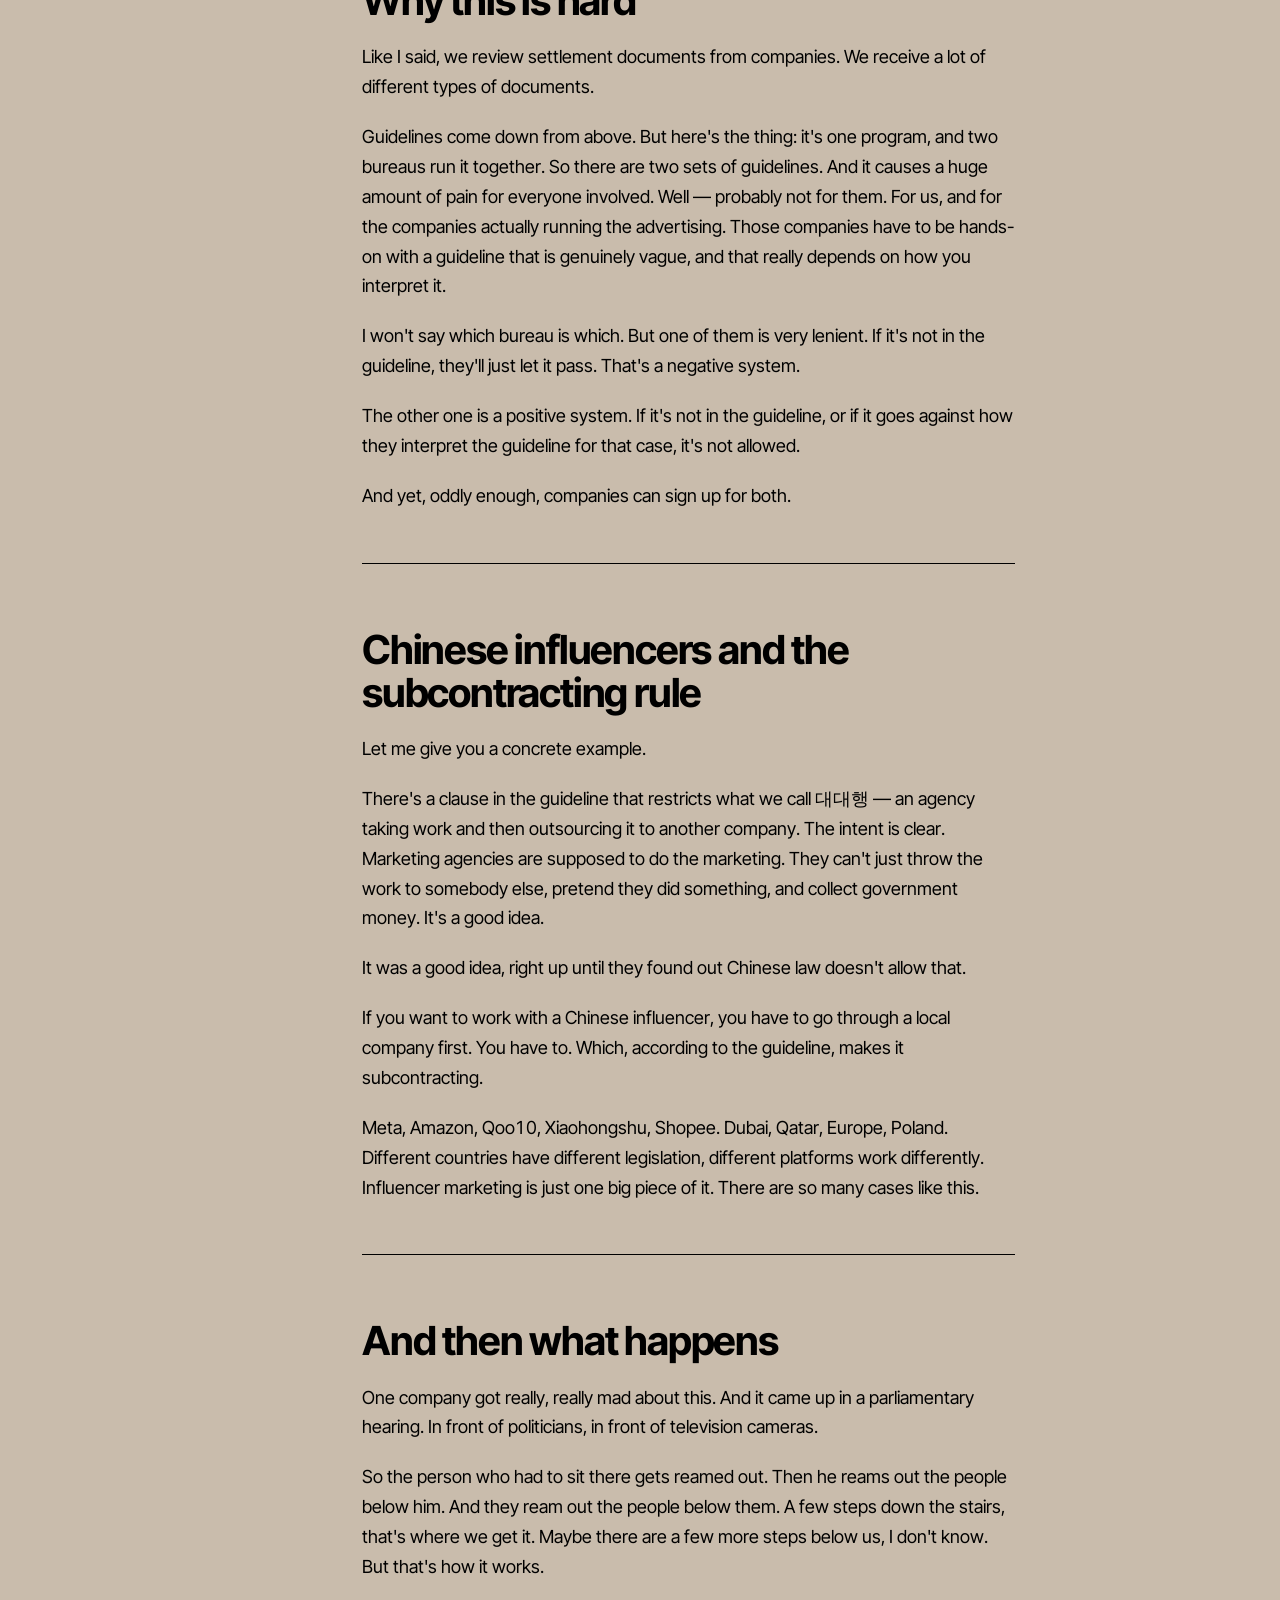
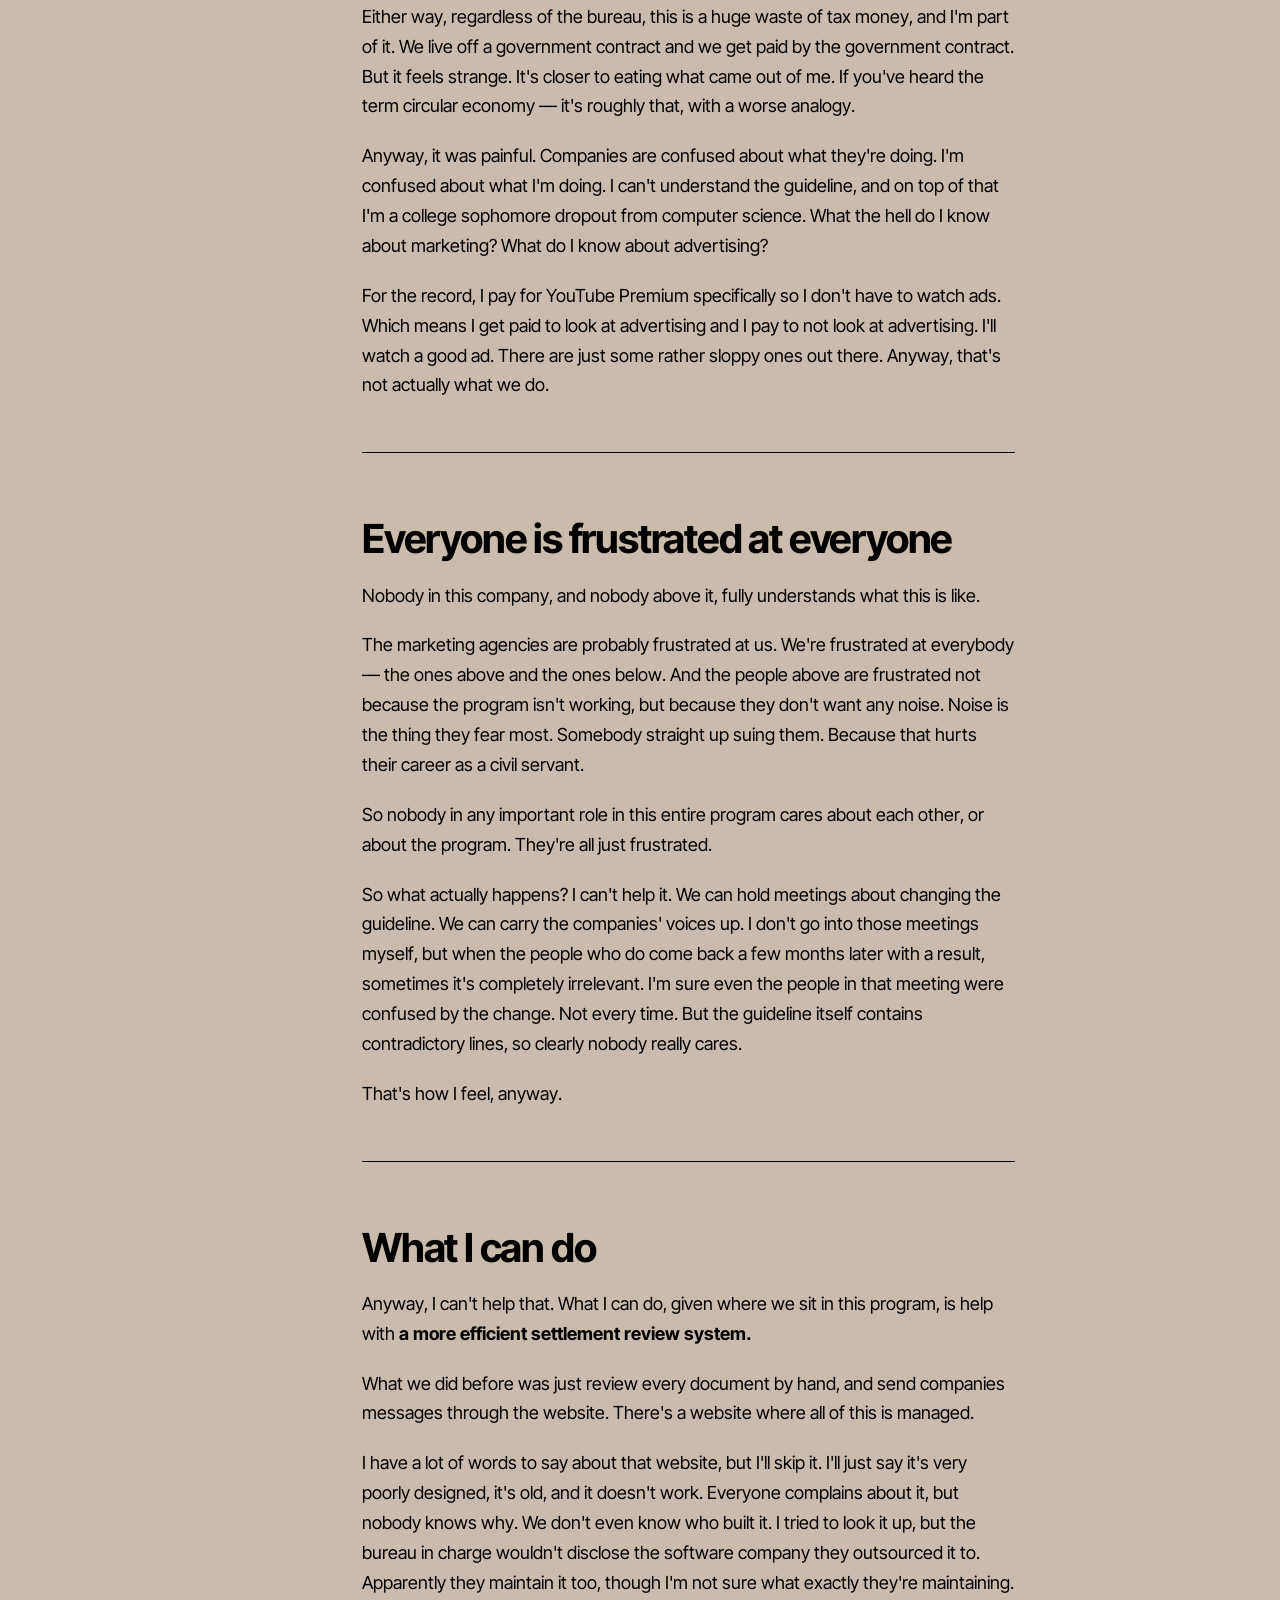
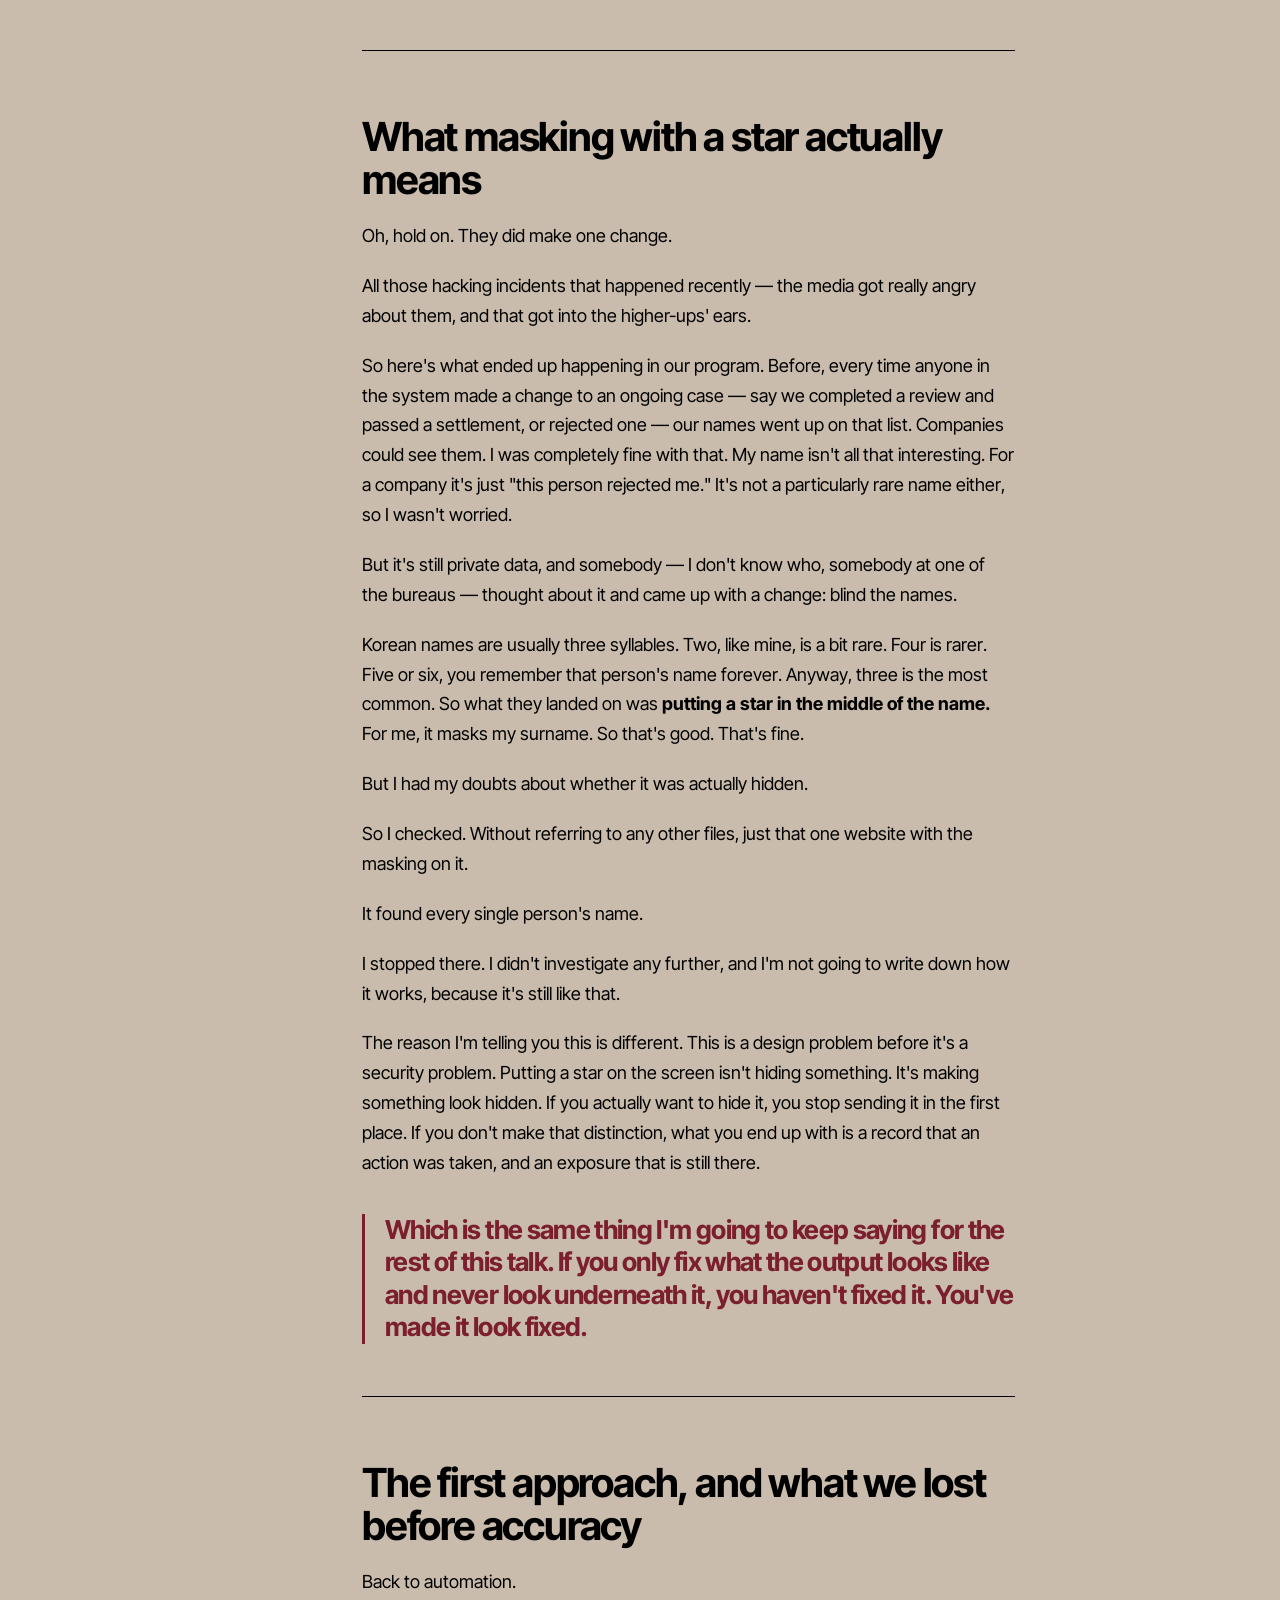
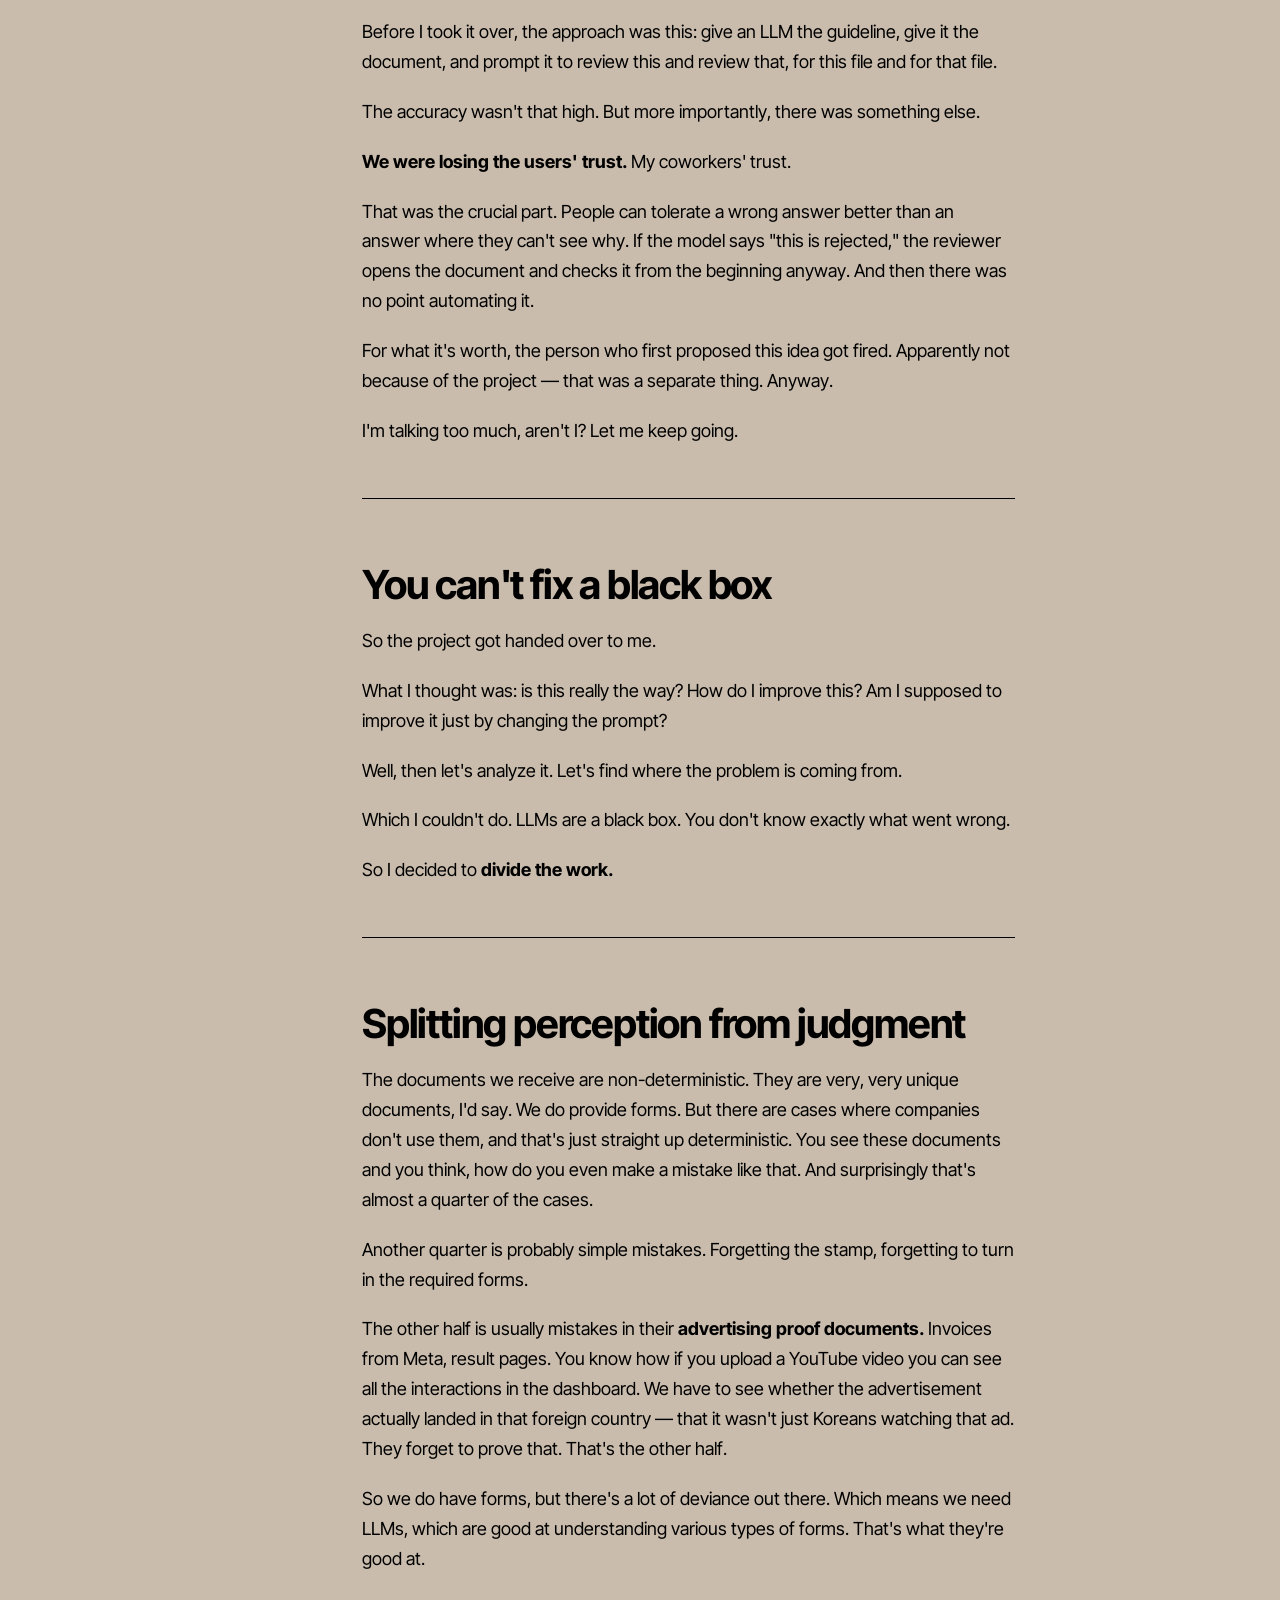
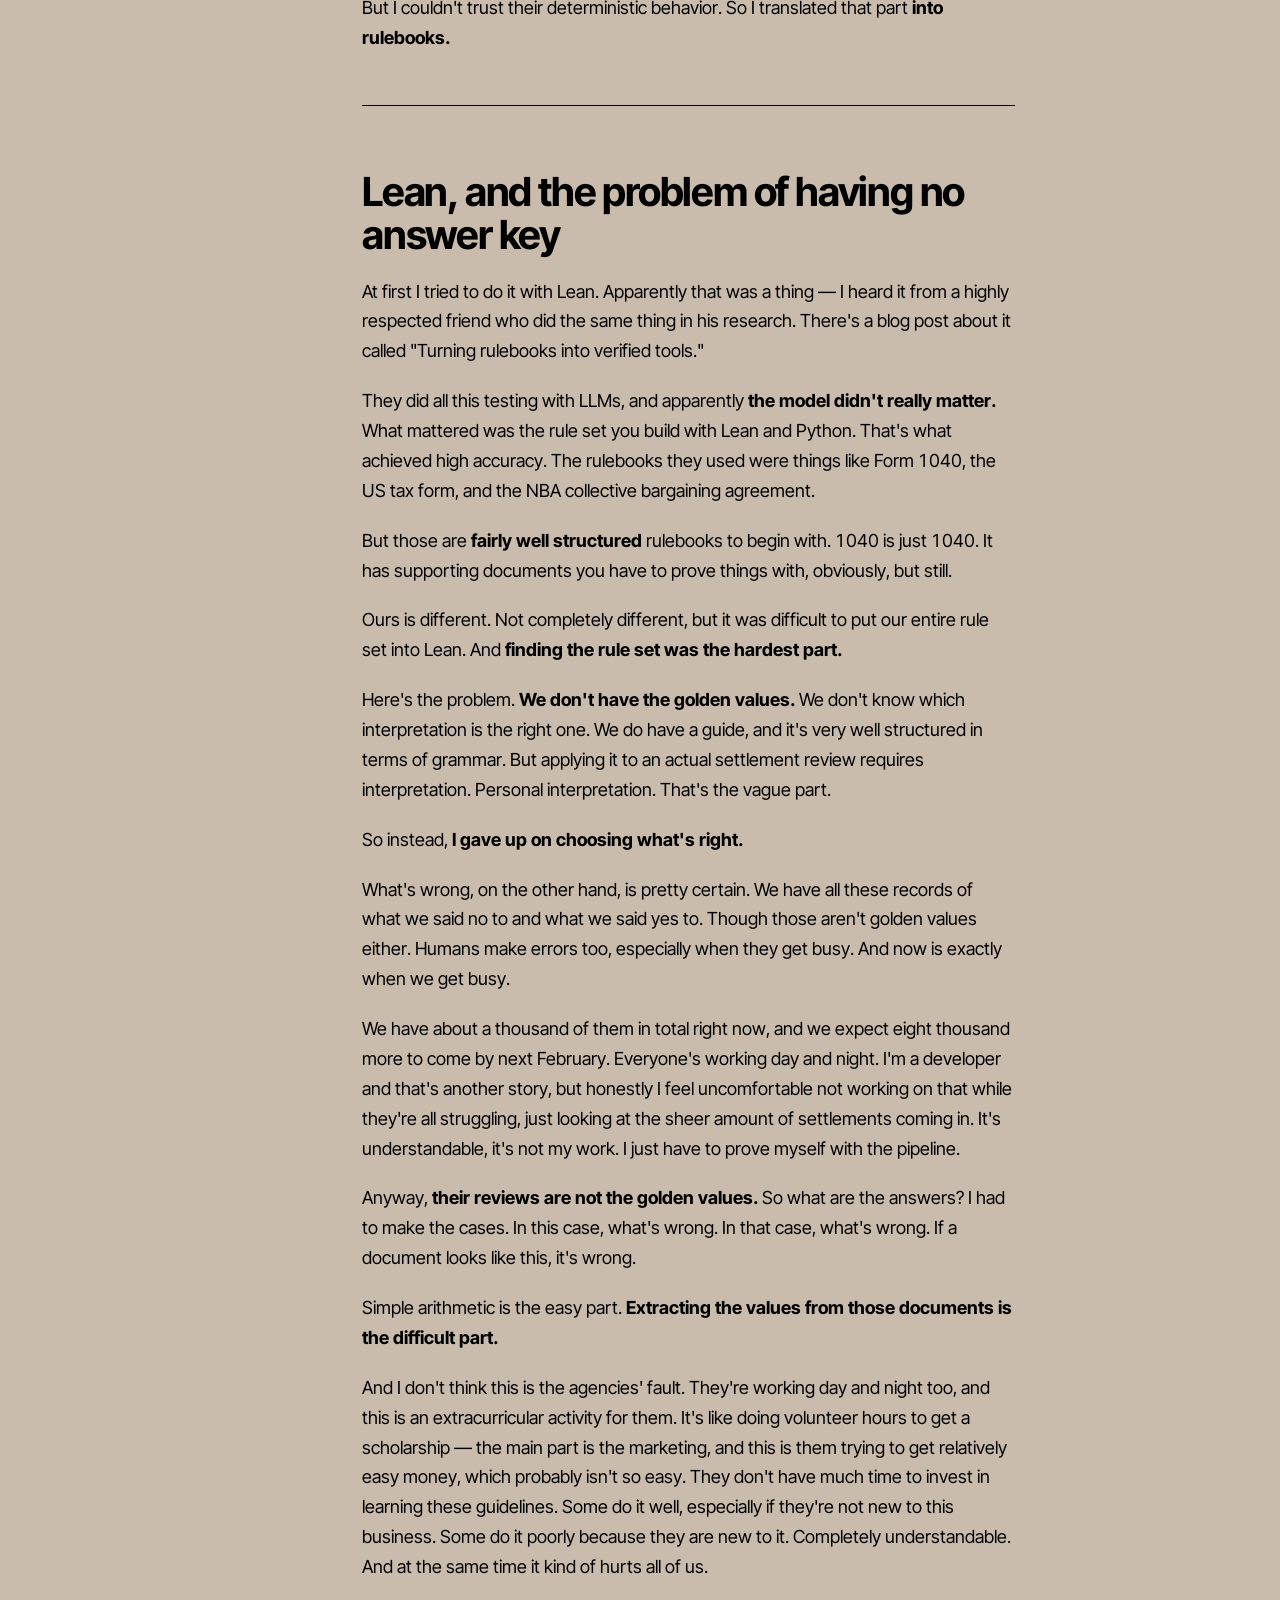
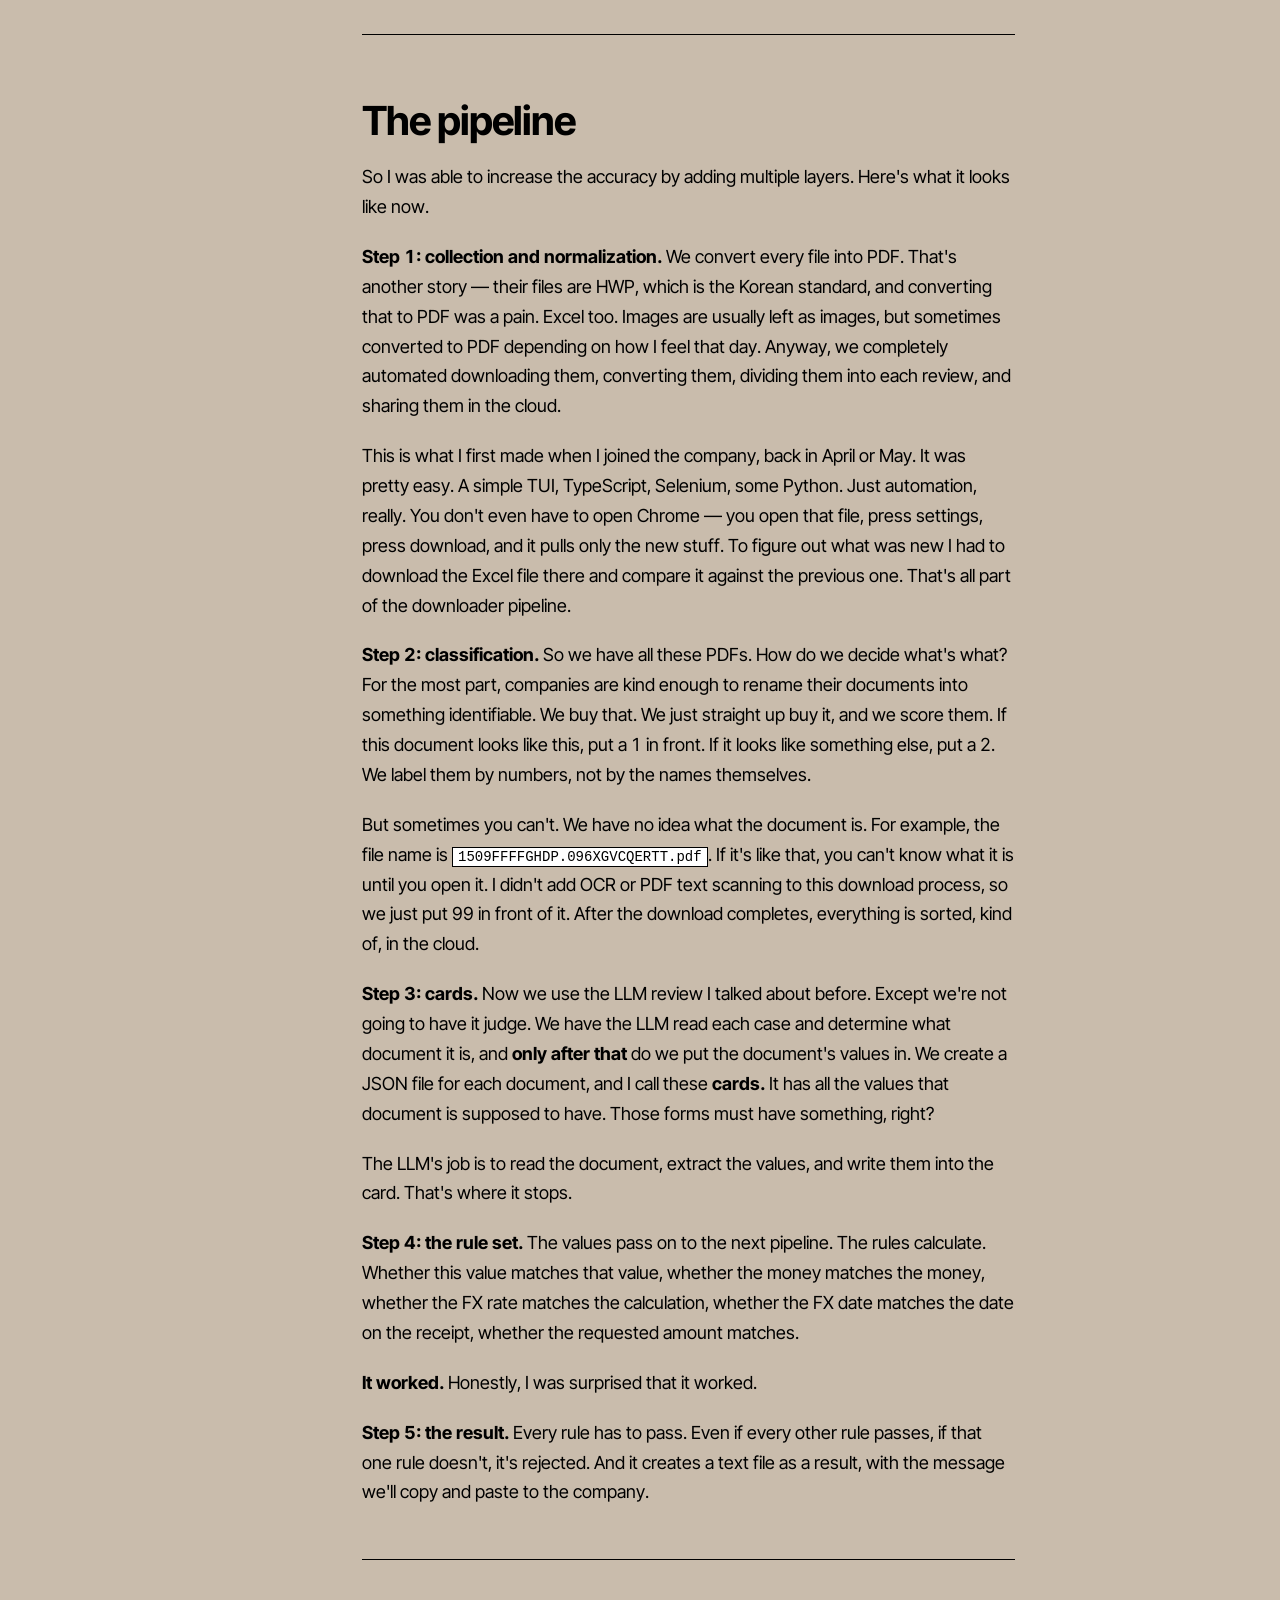
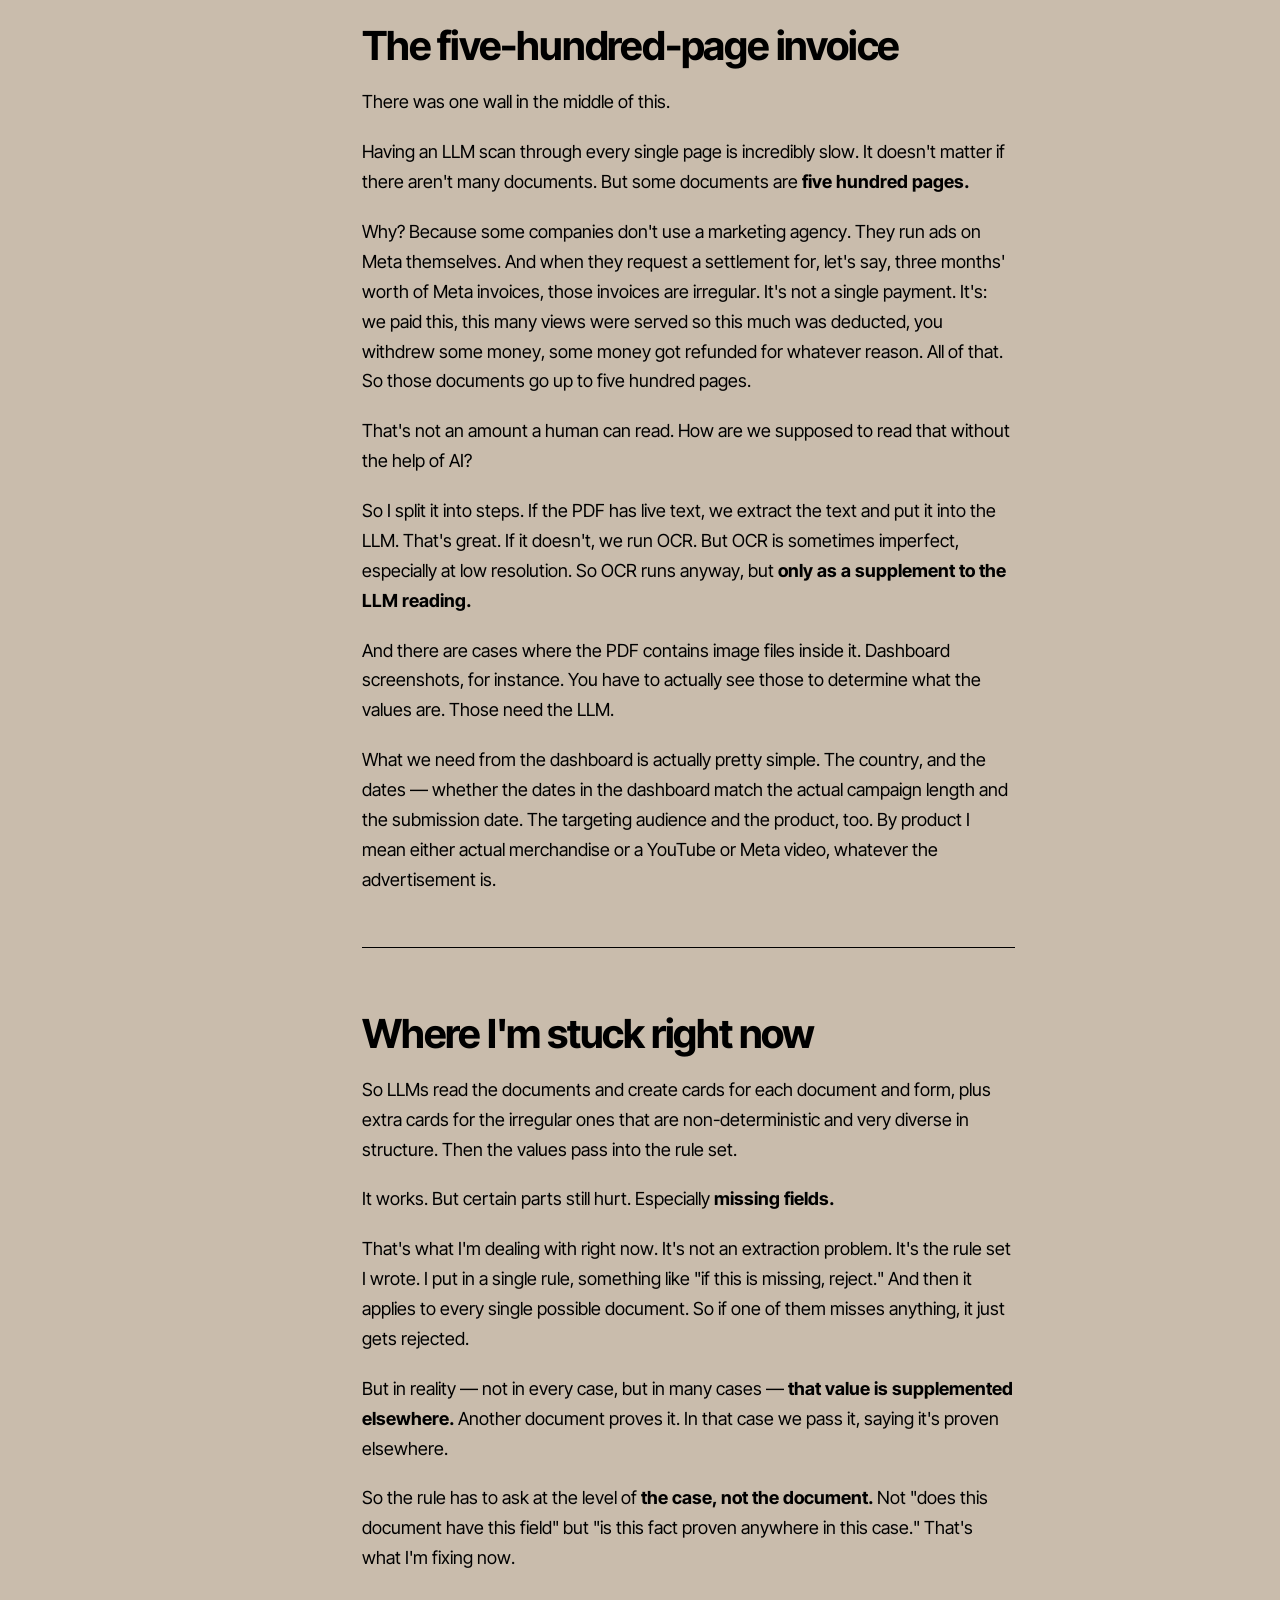
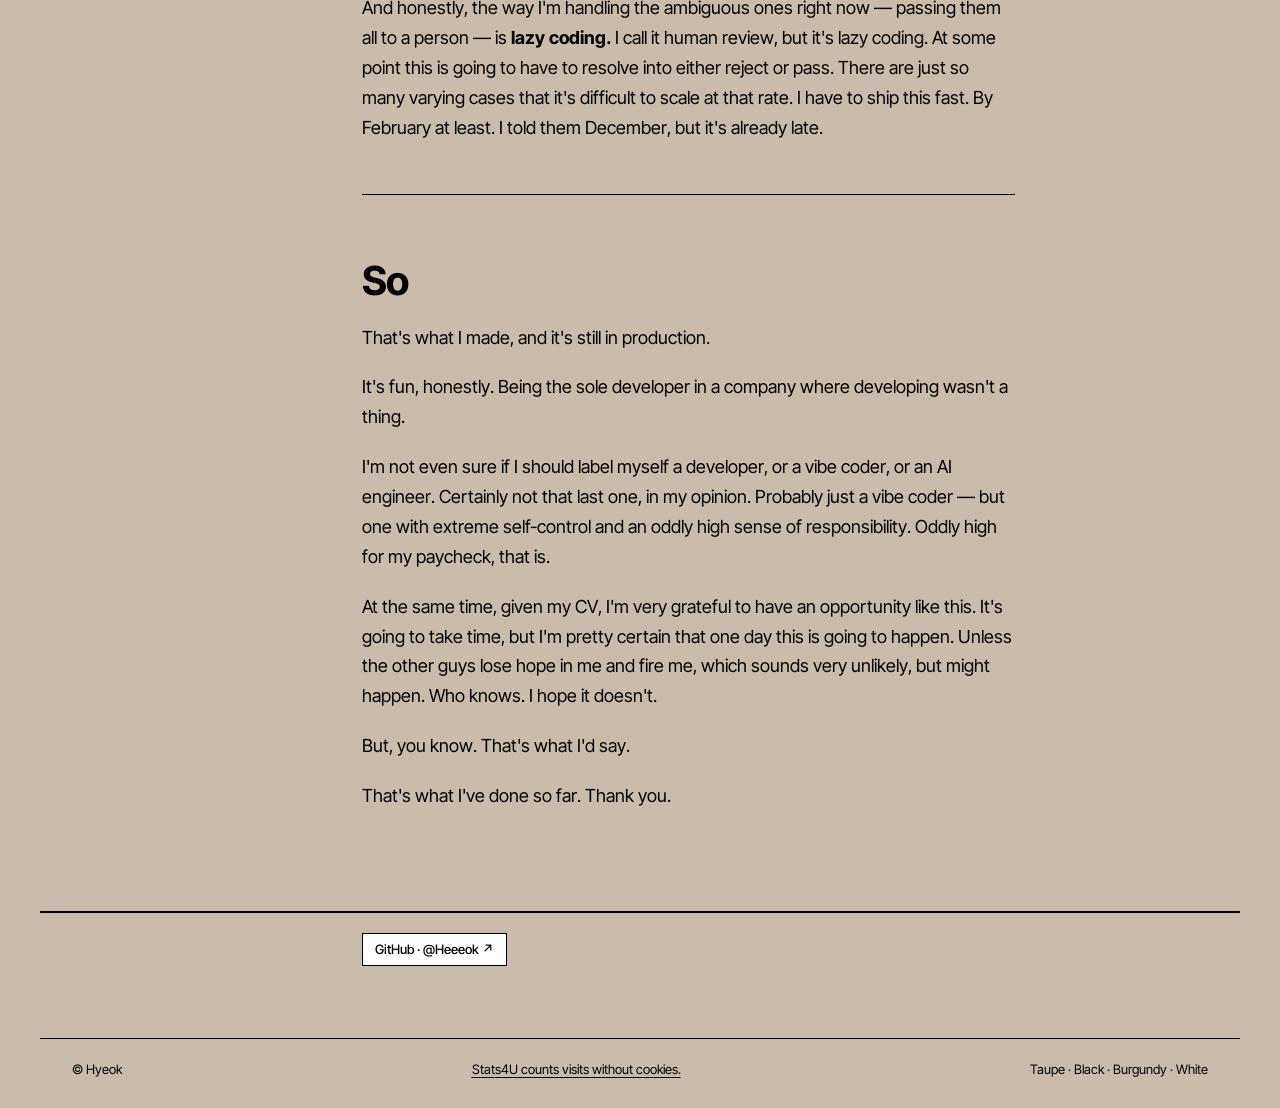
==== commit ff58bb71: "" ====
--- a/index.html
+++ b/index.html
@@ -296,6 +296,8 @@
 <footer class="bottom">
   <div class="wrap">
     <span>© Hyeok</span>
+    <a href="https://www.stats4u.net/en/privacy" rel="noreferrer">Stats4U counts visits without cookies.</a>
+    <img hidden width="1" height="1" alt="" referrerpolicy="origin" src="https://www.stats4u.net/c/9361939901-980.png?p=https%3A%2F%2Fheeeok.github.io%2F">
     <span>Taupe · Black · Burgundy · White</span>
   </div>
 </footer>
